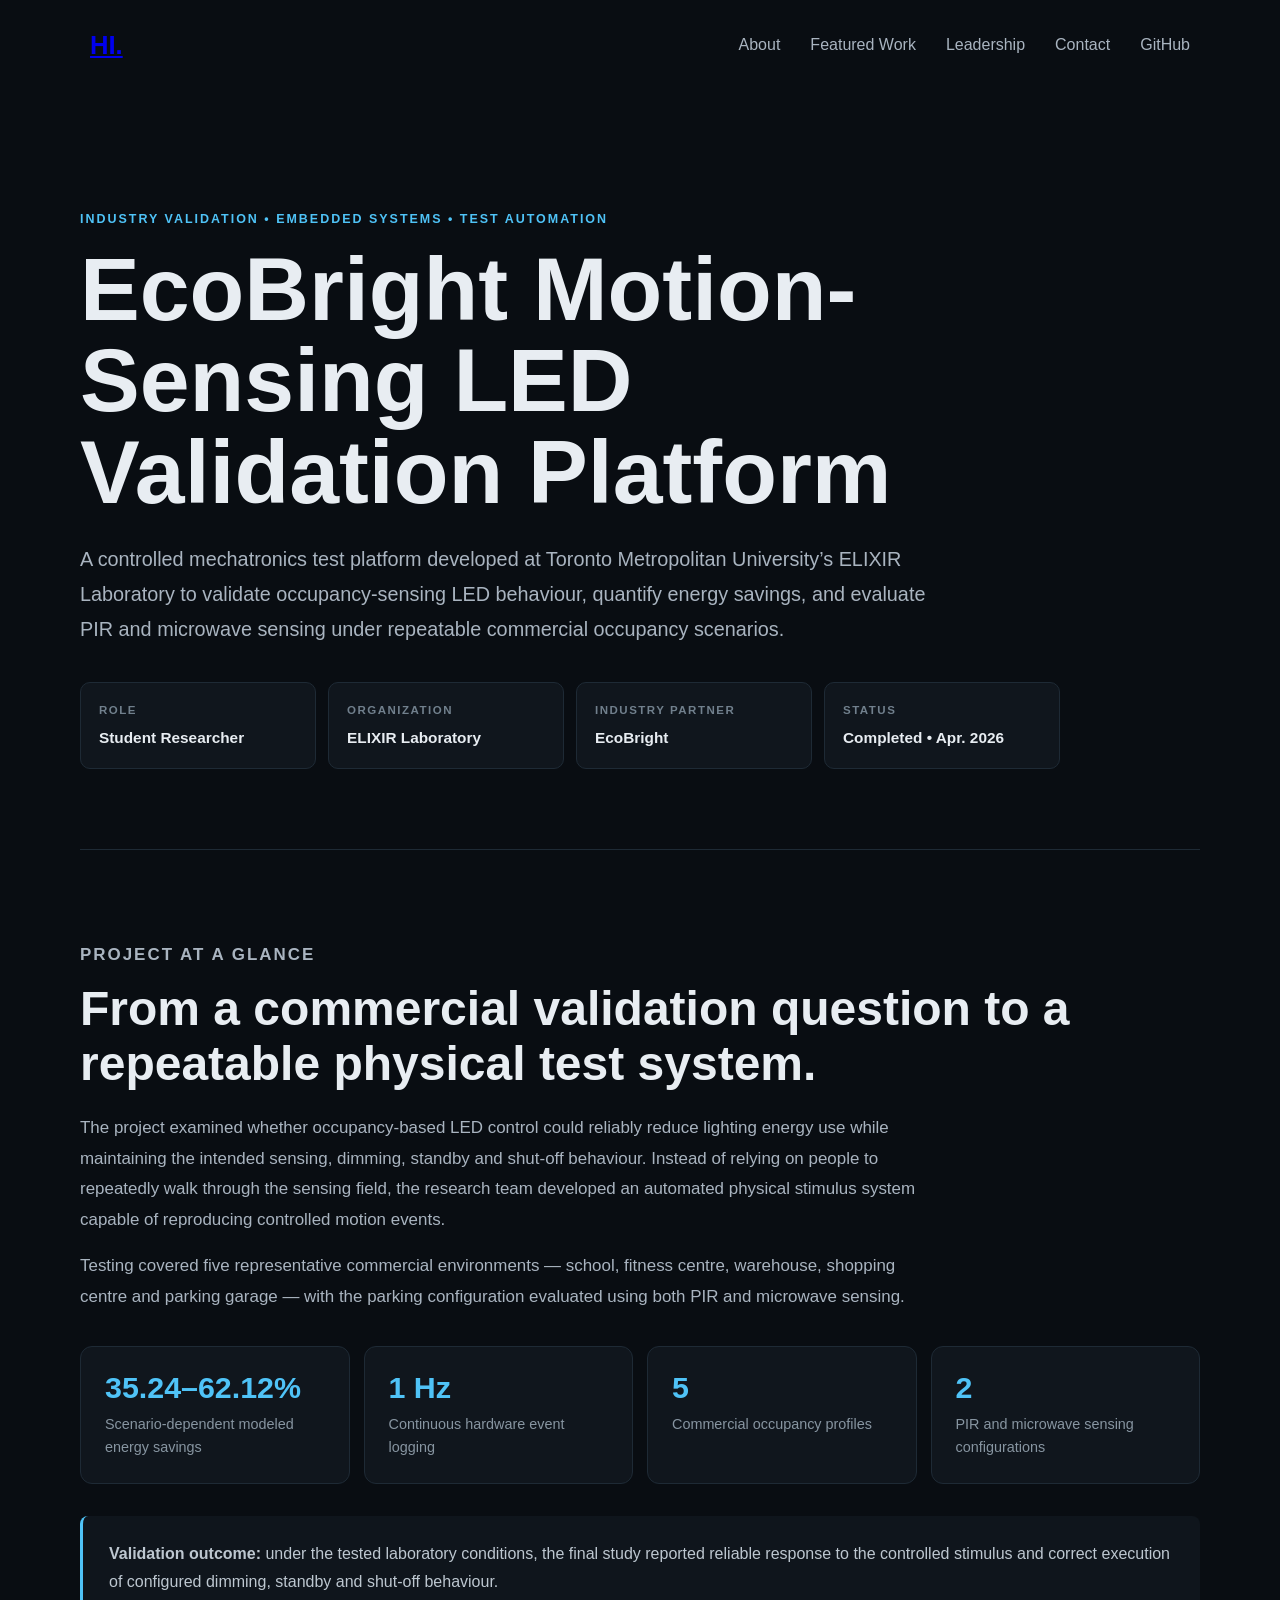
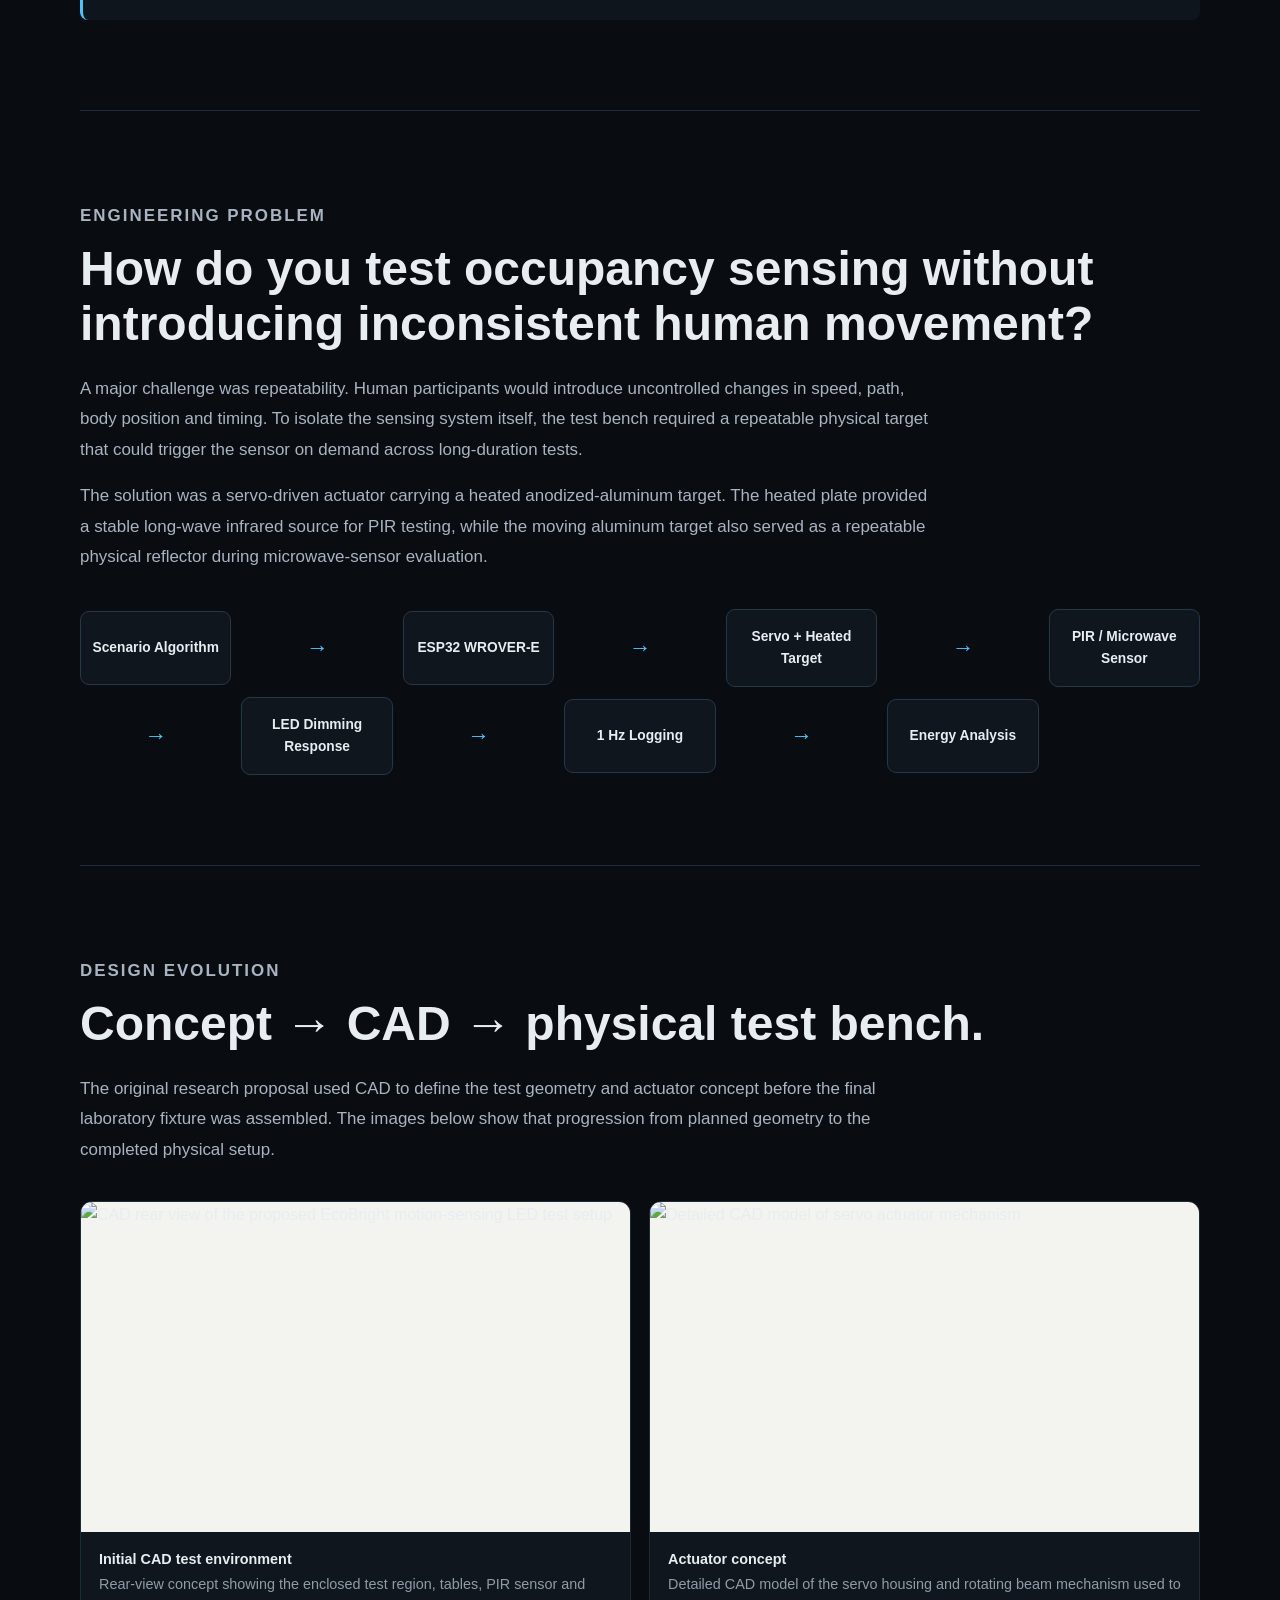
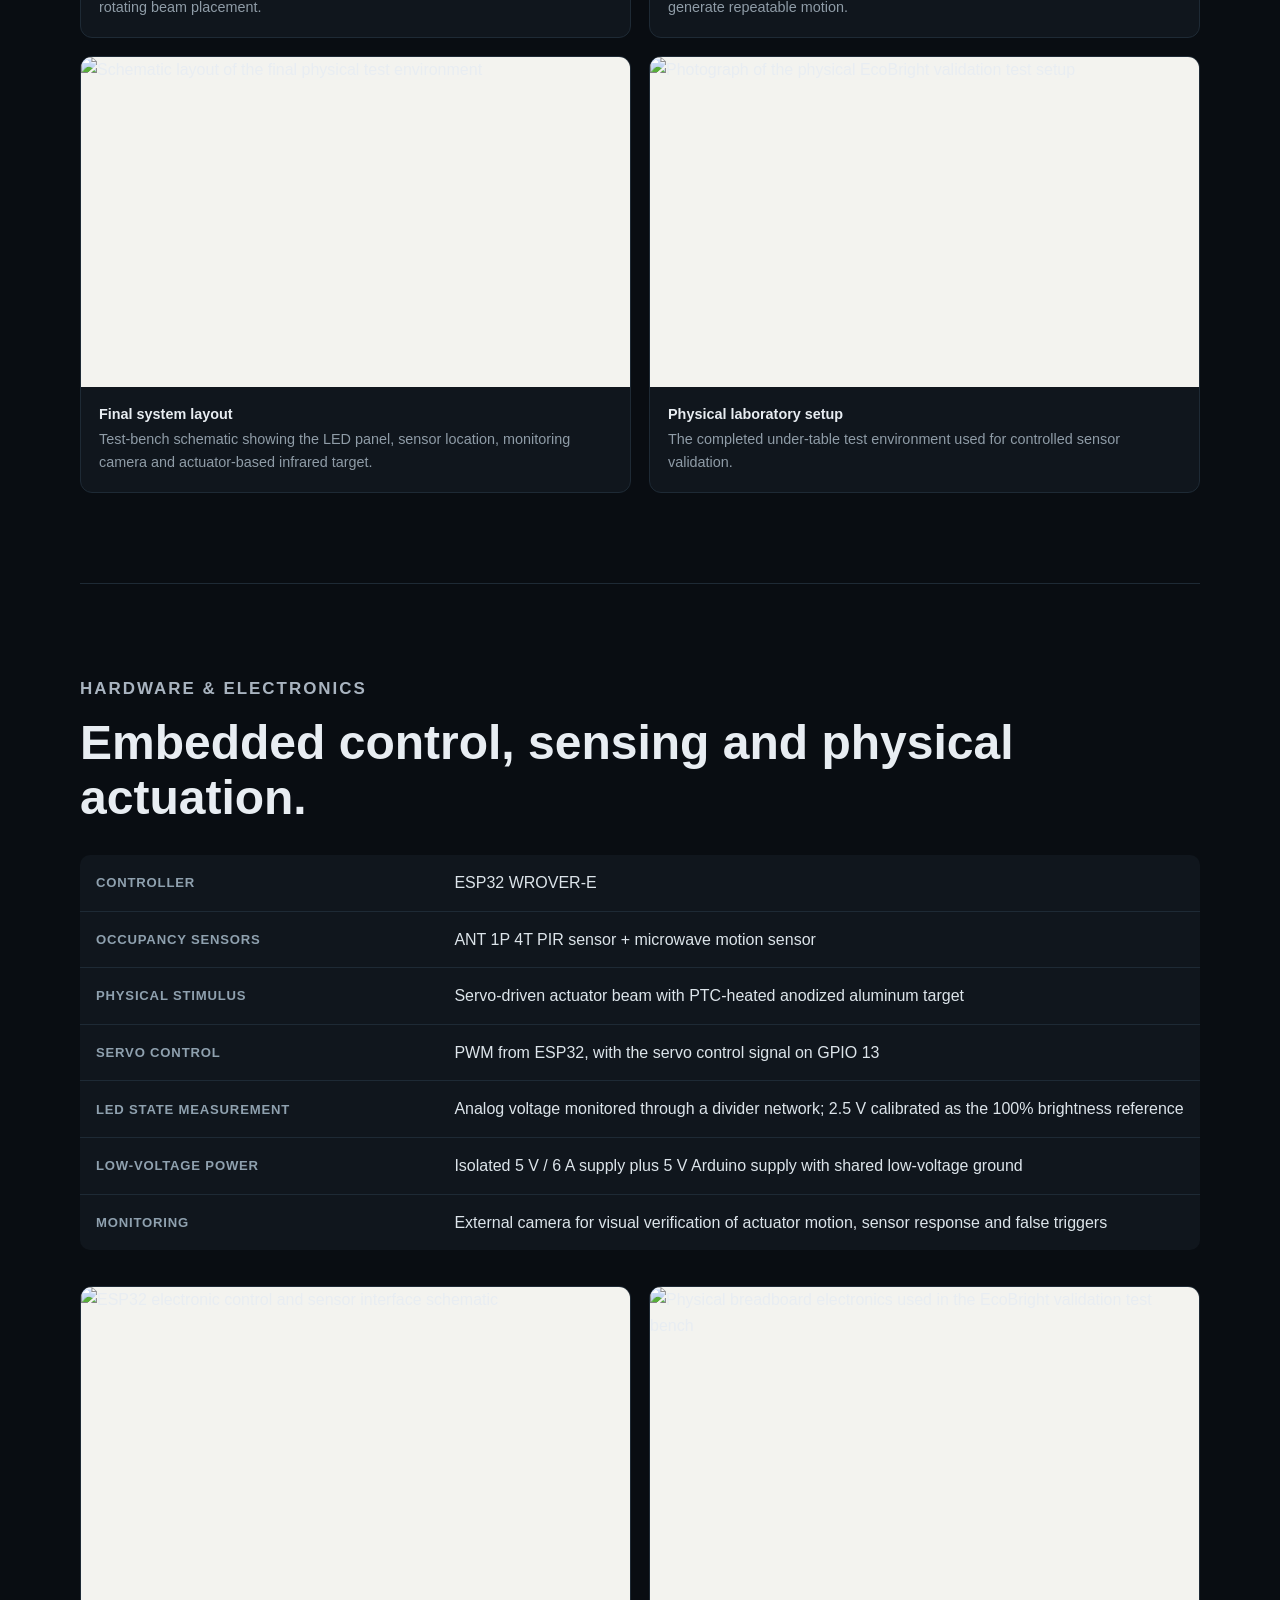
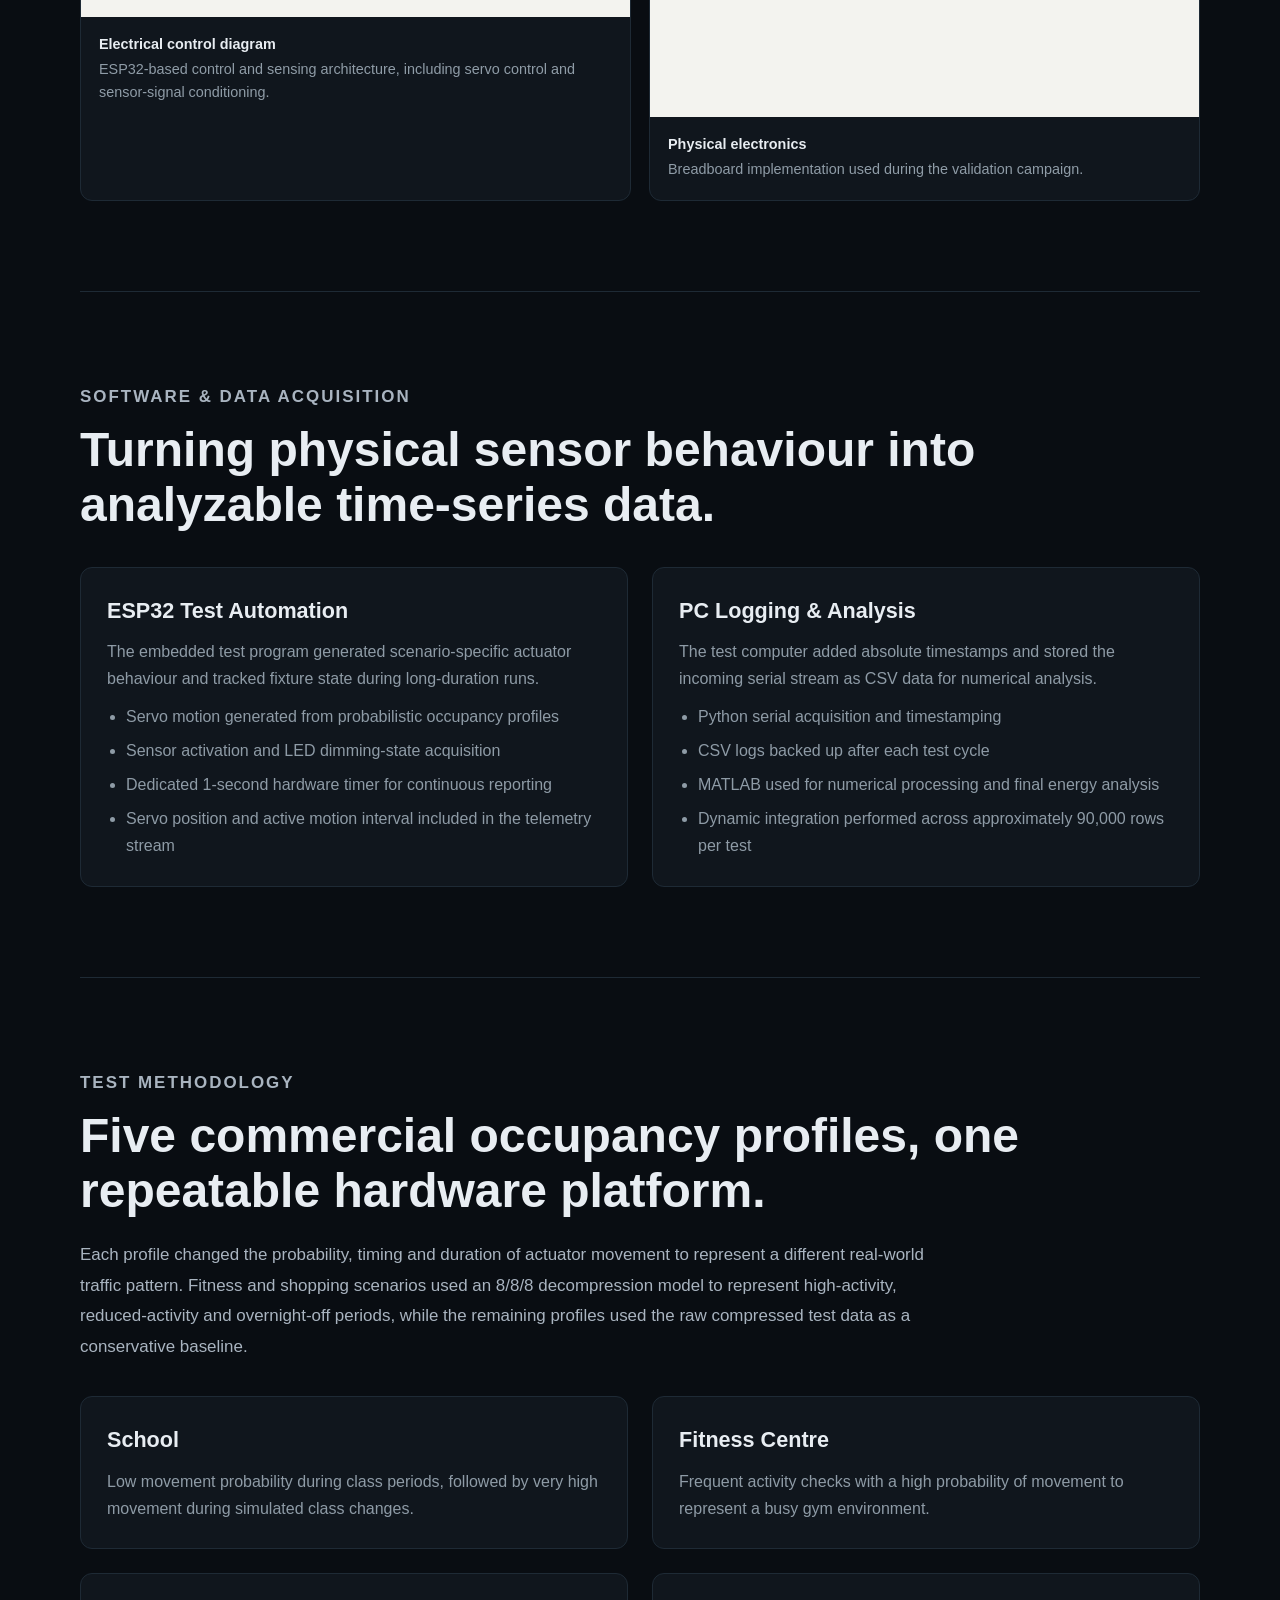
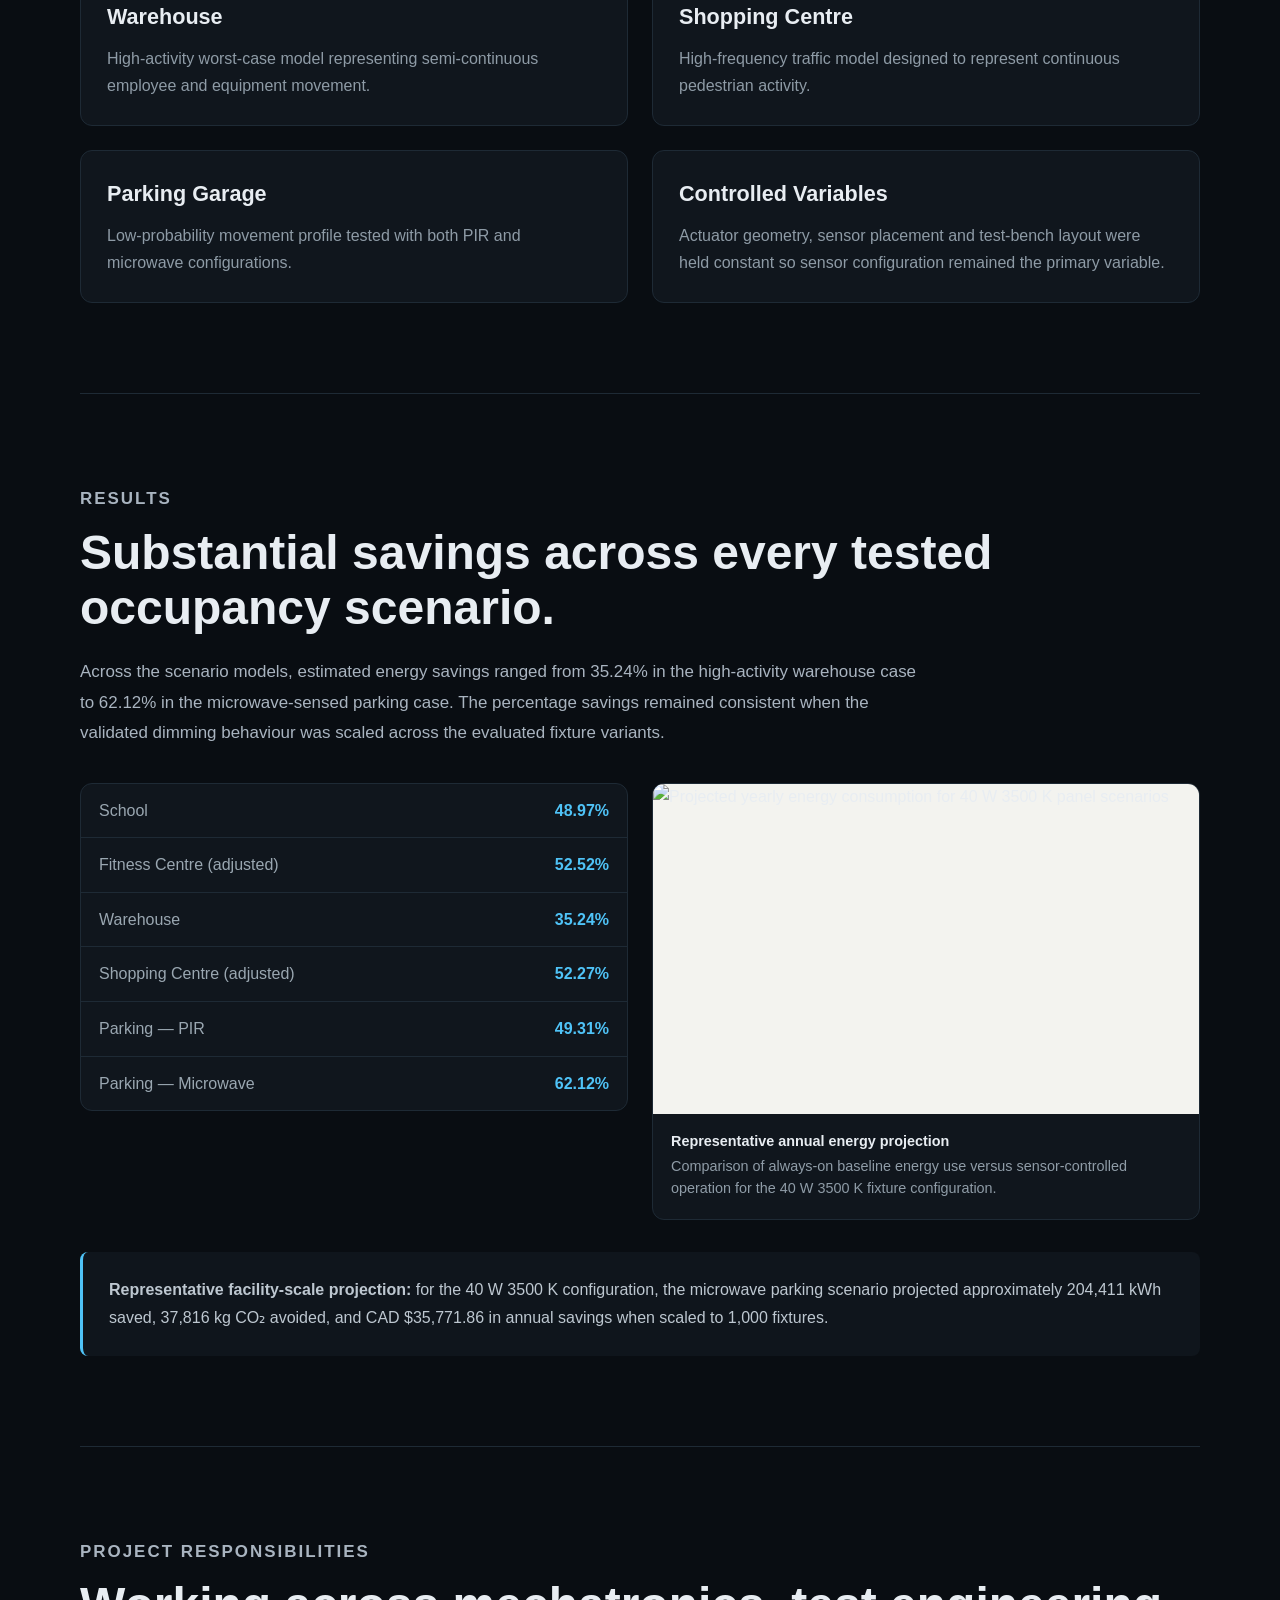
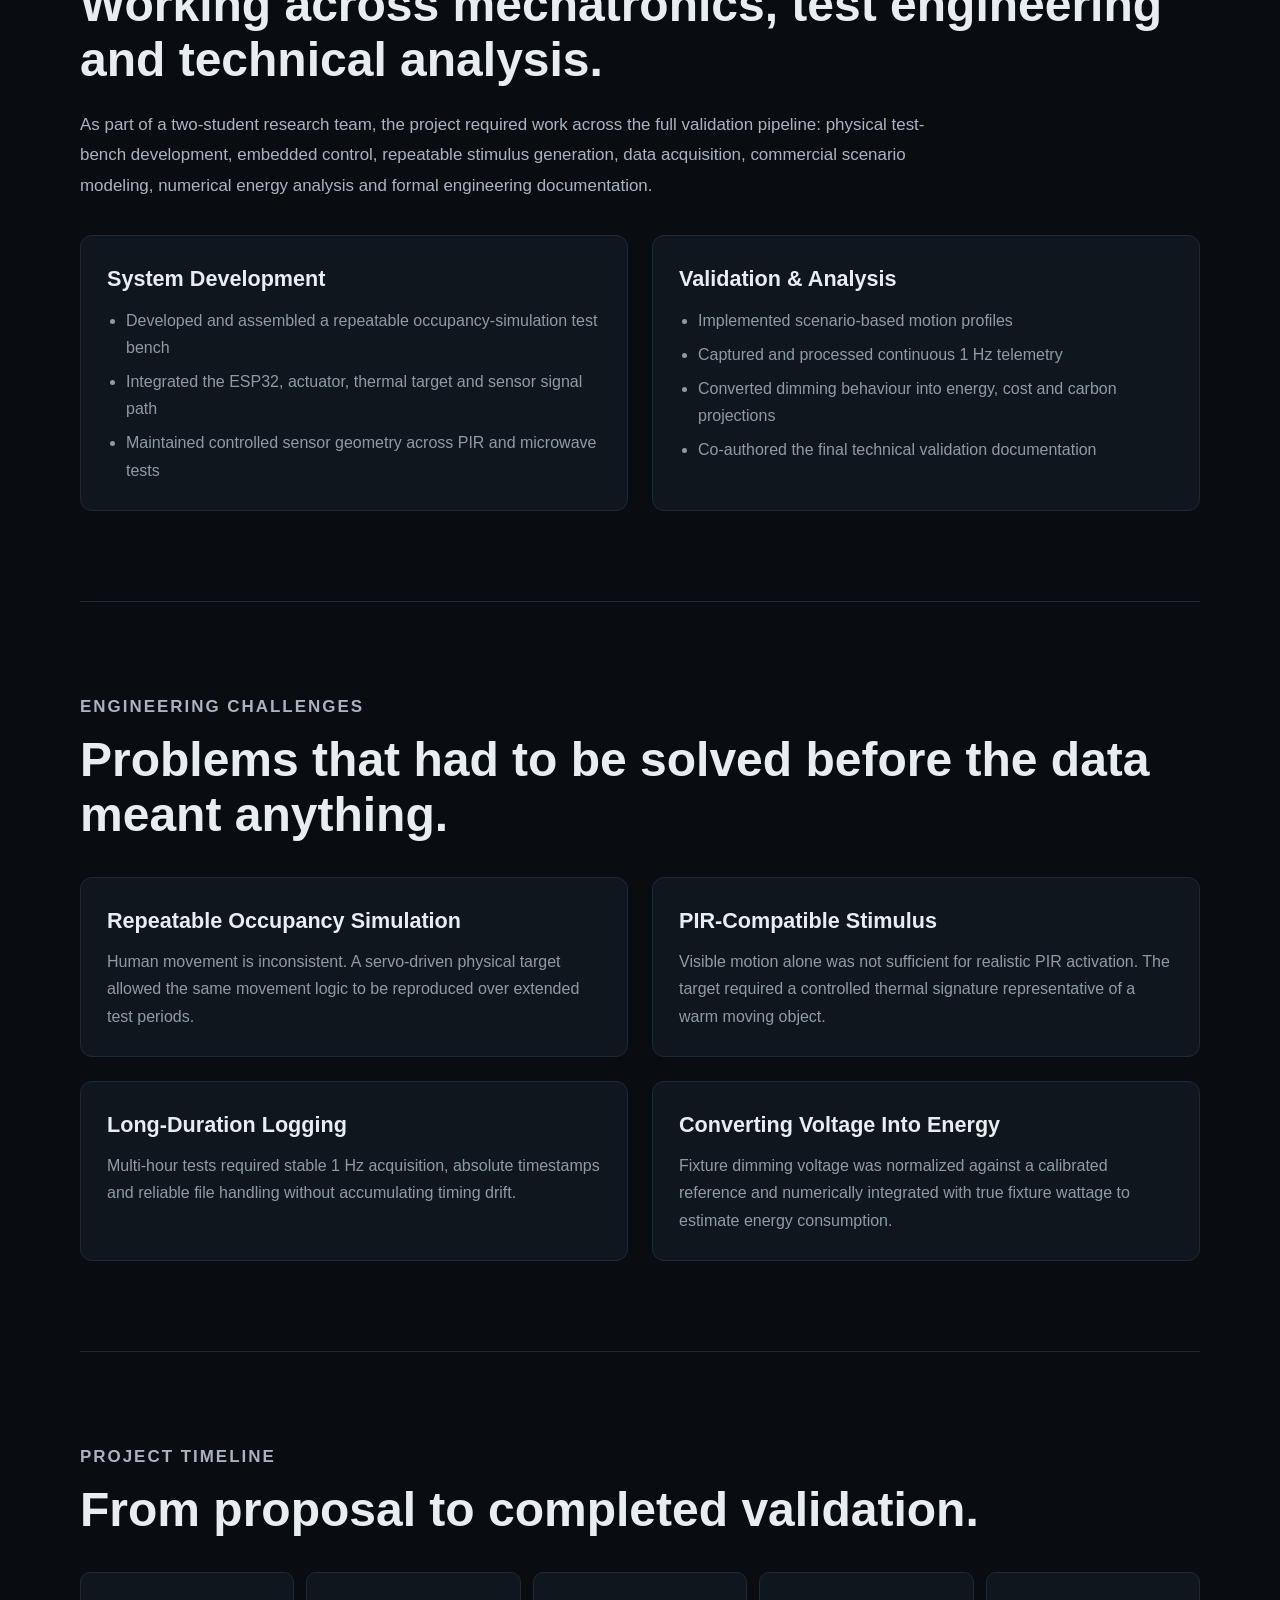
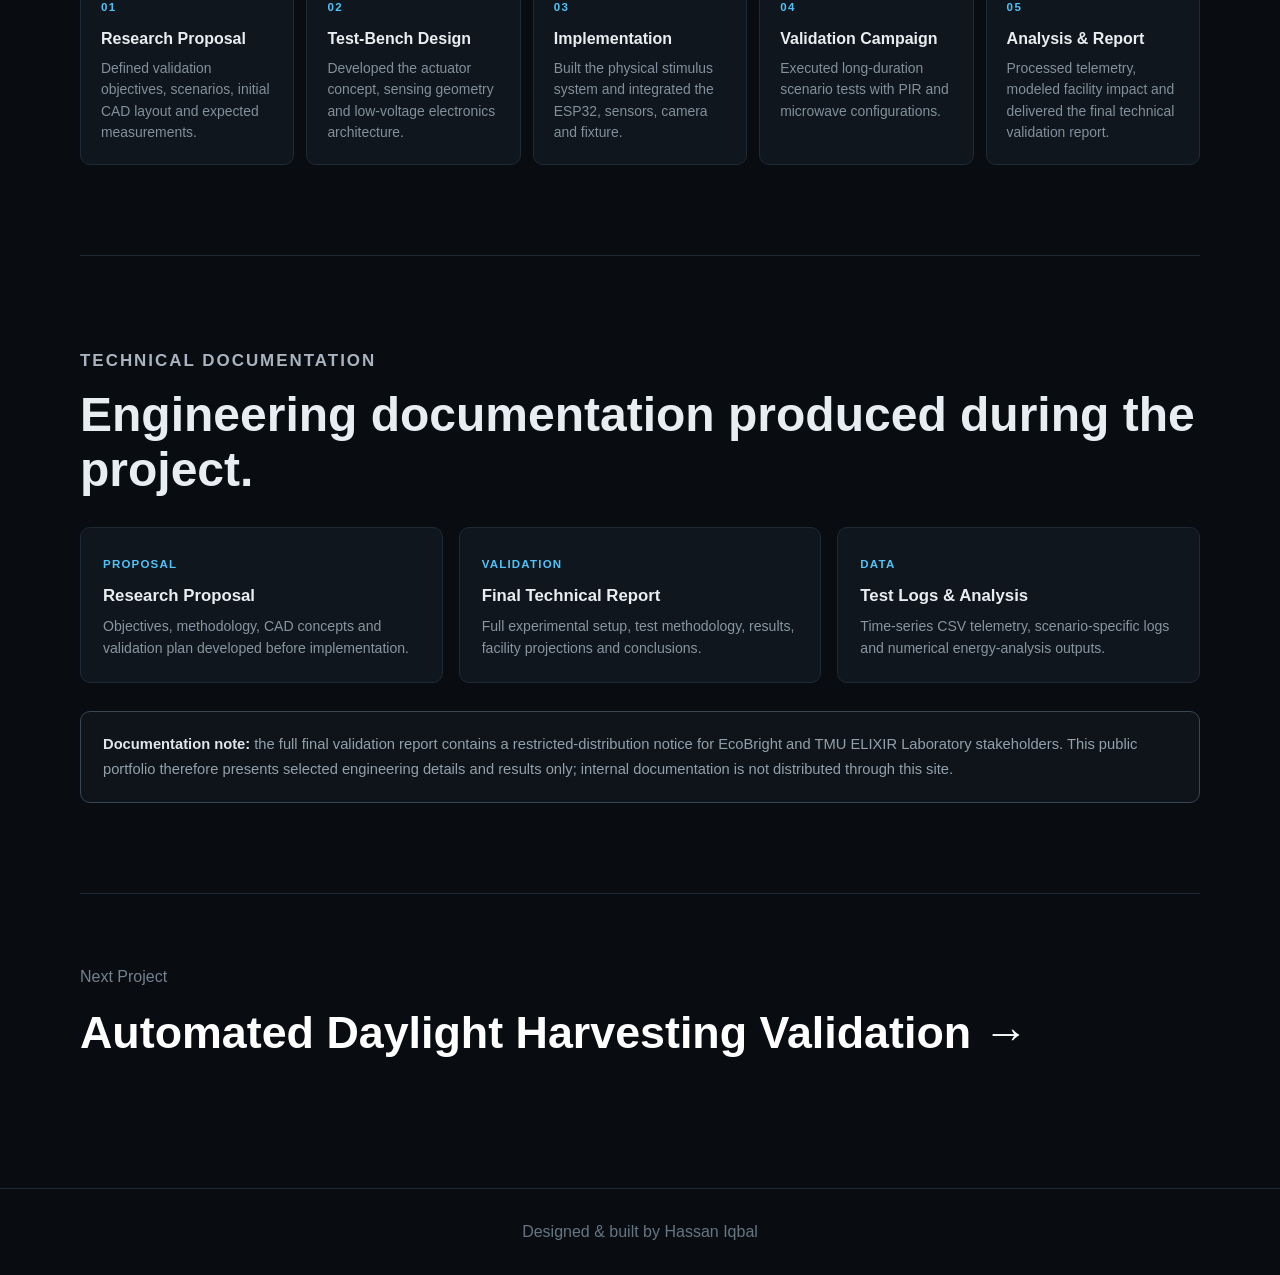
==== ecobright-phase1.html @ 2077752a "Add files via upload" ====
<!DOCTYPE html>
<html lang="en">
<head>
    <meta charset="UTF-8">
    <meta name="viewport" content="width=device-width, initial-scale=1.0">

    <title>EcoBright Motion-Sensing LED Validation | Hassan Iqbal</title>
    <meta name="description" content="Engineering case study: controlled validation of EcoBright motion-sensing LED systems using ESP32 automation, PIR and microwave sensing, repeatable occupancy simulation, 1 Hz data acquisition and energy analysis.">

    <link rel="stylesheet" href="../style.css">

    <style>
        /* Page-specific styles. Safe to keep inside this file. */
        .eb-page { width: min(1120px, 92%); margin: 0 auto; }
        .eb-hero { padding: 120px 0 80px; max-width: 980px; }
        .eb-kicker { color: #4fc3f7; font-size: .78rem; letter-spacing: 2px; font-weight: 800; }
        .eb-hero h1 { font-size: clamp(3.2rem, 7vw, 6rem); line-height: 1.02; margin: 14px 0 24px; }
        .eb-subtitle { color: #a9b4c0; font-size: 1.24rem; line-height: 1.75; max-width: 850px; }
        .eb-meta { display: grid; grid-template-columns: repeat(4, 1fr); gap: 12px; margin-top: 36px; }
        .eb-meta div { padding: 18px; border: 1px solid #1e2a35; border-radius: 10px; background: #10161d; }
        .eb-meta span { display:block; color:#71808d; font-size:.72rem; letter-spacing:1.5px; font-weight:700; margin-bottom:5px; }
        .eb-meta strong { font-size:.96rem; }

        .eb-section { padding: 90px 0; border-top: 1px solid #1e2a35; }
        .eb-section h2 { font-size: clamp(2rem, 4vw, 3rem); margin: 10px 0 22px; line-height:1.15; }
        .eb-section > p, .eb-copy { color:#a9b4c0; max-width:850px; font-size:1.06rem; line-height:1.8; }
        .eb-section p + p { margin-top: 16px; }

        .eb-metrics { display:grid; grid-template-columns:repeat(4,1fr); gap:14px; margin-top:34px; }
        .eb-metric { border:1px solid #1e2a35; border-radius:12px; padding:24px; background:#10161d; }
        .eb-metric strong { display:block; color:#4fc3f7; font-size:1.9rem; line-height:1.1; }
        .eb-metric span { display:block; color:#8795a1; margin-top:8px; font-size:.9rem; }

        .eb-callout { margin-top:32px; padding:24px 26px; border-left:3px solid #4fc3f7; background:#0f151c; border-radius:8px; color:#bdc7d0; line-height:1.75; }

        .eb-flow { margin-top:36px; display:grid; grid-template-columns:repeat(7,1fr); gap:10px; align-items:center; }
        .eb-flow .node { background:#10161d; border:1px solid #273746; border-radius:9px; padding:16px 10px; text-align:center; font-size:.86rem; font-weight:700; min-height:74px; display:flex; align-items:center; justify-content:center; }
        .eb-flow .arrow { color:#4fc3f7; text-align:center; font-size:1.4rem; }

        .eb-gallery { display:grid; grid-template-columns:repeat(2,1fr); gap:18px; margin-top:36px; }
        .eb-figure { margin:0; background:#10161d; border:1px solid #1e2a35; border-radius:12px; overflow:hidden; }
        .eb-figure img { width:100%; height:330px; object-fit:contain; background:#f3f3ef; display:block; }
        .eb-figure.tall img { height:430px; }
        .eb-figure figcaption { padding:16px 18px 19px; color:#8f9ca7; font-size:.9rem; line-height:1.55; }
        .eb-figure figcaption strong { color:#e8edf2; display:block; margin-bottom:3px; }

        .eb-two-col { display:grid; grid-template-columns:1fr 1fr; gap:24px; margin-top:34px; }
        .eb-card { background:#10161d; border:1px solid #1e2a35; border-radius:12px; padding:26px; }
        .eb-card h3 { font-size:1.35rem; margin-bottom:10px; }
        .eb-card p, .eb-card li { color:#8e9ba6; line-height:1.7; }
        .eb-card ul { padding-left:19px; margin-top:10px; }
        .eb-card li + li { margin-top:7px; }

        .eb-tech-table { width:100%; border-collapse:collapse; margin-top:30px; overflow:hidden; border-radius:10px; }
        .eb-tech-table th, .eb-tech-table td { padding:15px 16px; border-bottom:1px solid #1e2a35; text-align:left; }
        .eb-tech-table th { width:32%; color:#8fa1af; font-size:.82rem; letter-spacing:.8px; text-transform:uppercase; }
        .eb-tech-table td { color:#dce4ea; }
        .eb-tech-table tr { background:#10161d; }
        .eb-tech-table tr:last-child th, .eb-tech-table tr:last-child td { border-bottom:0; }

        .eb-results { margin-top:34px; display:grid; grid-template-columns:1fr 1fr; gap:24px; align-items:start; }
        .eb-result-list { background:#10161d; border:1px solid #1e2a35; border-radius:12px; overflow:hidden; }
        .eb-result-row { display:grid; grid-template-columns:1.4fr .6fr; gap:12px; padding:14px 18px; border-bottom:1px solid #1e2a35; }
        .eb-result-row:last-child { border-bottom:0; }
        .eb-result-row span { color:#9aa7b1; }
        .eb-result-row strong { text-align:right; color:#4fc3f7; }

        .eb-timeline { margin-top:34px; display:grid; grid-template-columns:repeat(5,1fr); gap:12px; }
        .eb-timeline-step { background:#10161d; border:1px solid #1e2a35; border-radius:10px; padding:20px; }
        .eb-timeline-step span { color:#4fc3f7; font-size:.72rem; letter-spacing:1.4px; font-weight:800; }
        .eb-timeline-step h3 { font-size:1rem; margin:8px 0 6px; }
        .eb-timeline-step p { color:#81909c; font-size:.87rem; line-height:1.55; }

        .eb-docs { display:grid; grid-template-columns:repeat(3,1fr); gap:16px; margin-top:30px; }
        .eb-doc { padding:22px; border:1px solid #1e2a35; border-radius:10px; background:#10161d; }
        .eb-doc span { color:#4fc3f7; font-size:.72rem; font-weight:800; letter-spacing:1.2px; }
        .eb-doc h3 { margin:7px 0 7px; font-size:1.05rem; }
        .eb-doc p { color:#8795a1; font-size:.88rem; line-height:1.55; }

        .eb-restricted { margin-top:28px; padding:20px 22px; border:1px solid #384754; background:#0e141a; border-radius:10px; color:#93a0ab; font-size:.92rem; line-height:1.7; }
        .eb-restricted strong { color:#dfe6ec; }

        .eb-next { padding:70px 0 120px; border-top:1px solid #1e2a35; }
        .eb-next p { color:#74818d; margin-bottom:7px; }
        .eb-next a { font-size:clamp(1.8rem,4vw,2.8rem); font-weight:800; color:#fff; text-decoration:none; }
        .eb-next a:hover { color:#4fc3f7; }

        @media (max-width: 900px) {
            .eb-meta, .eb-metrics { grid-template-columns:repeat(2,1fr); }
            .eb-gallery, .eb-two-col, .eb-results { grid-template-columns:1fr; }
            .eb-timeline { grid-template-columns:repeat(2,1fr); }
            .eb-docs { grid-template-columns:1fr; }
            .eb-flow { grid-template-columns:1fr; }
            .eb-flow .arrow { transform:rotate(90deg); }
        }

        @media (max-width: 560px) {
            .eb-meta, .eb-metrics, .eb-timeline { grid-template-columns:1fr; }
            .eb-figure img, .eb-figure.tall img { height:auto; }
        }
    </style>
</head>

<body>

<nav>
    <div class="logo"><a href="../index.html">HI.</a></div>
    <div class="nav-links">
        <a href="../index.html#about">About</a>
        <a href="../projects.html">Featured Work</a>
        <a href="../index.html#leadership">Leadership</a>
        <a href="../index.html#contact">Contact</a>
        <a href="https://github.com/hib50" target="_blank" rel="noopener">GitHub</a>
    </div>
</nav>

<main class="eb-page">

    <section class="eb-hero">
        <p class="eb-kicker">INDUSTRY VALIDATION • EMBEDDED SYSTEMS • TEST AUTOMATION</p>
        <h1>EcoBright Motion-Sensing LED Validation Platform</h1>
        <p class="eb-subtitle">
            A controlled mechatronics test platform developed at Toronto Metropolitan University’s
            ELIXIR Laboratory to validate occupancy-sensing LED behaviour, quantify energy savings,
            and evaluate PIR and microwave sensing under repeatable commercial occupancy scenarios.
        </p>

        <div class="eb-meta">
            <div><span>ROLE</span><strong>Student Researcher</strong></div>
            <div><span>ORGANIZATION</span><strong>ELIXIR Laboratory</strong></div>
            <div><span>INDUSTRY PARTNER</span><strong>EcoBright</strong></div>
            <div><span>STATUS</span><strong>Completed • Apr. 2026</strong></div>
        </div>
    </section>

    <section class="eb-section">
        <p class="eb-kicker">PROJECT AT A GLANCE</p>
        <h2>From a commercial validation question to a repeatable physical test system.</h2>
        <p>
            The project examined whether occupancy-based LED control could reliably reduce lighting
            energy use while maintaining the intended sensing, dimming, standby and shut-off behaviour.
            Instead of relying on people to repeatedly walk through the sensing field, the research team
            developed an automated physical stimulus system capable of reproducing controlled motion events.
        </p>
        <p>
            Testing covered five representative commercial environments — school, fitness centre,
            warehouse, shopping centre and parking garage — with the parking configuration evaluated
            using both PIR and microwave sensing.
        </p>

        <div class="eb-metrics">
            <div class="eb-metric"><strong>35.24–62.12%</strong><span>Scenario-dependent modeled energy savings</span></div>
            <div class="eb-metric"><strong>1 Hz</strong><span>Continuous hardware event logging</span></div>
            <div class="eb-metric"><strong>5</strong><span>Commercial occupancy profiles</span></div>
            <div class="eb-metric"><strong>2</strong><span>PIR and microwave sensing configurations</span></div>
        </div>

        <div class="eb-callout">
            <strong>Validation outcome:</strong> under the tested laboratory conditions, the final study
            reported reliable response to the controlled stimulus and correct execution of configured
            dimming, standby and shut-off behaviour.
        </div>
    </section>

    <section class="eb-section">
        <p class="eb-kicker">ENGINEERING PROBLEM</p>
        <h2>How do you test occupancy sensing without introducing inconsistent human movement?</h2>
        <p>
            A major challenge was repeatability. Human participants would introduce uncontrolled changes
            in speed, path, body position and timing. To isolate the sensing system itself, the test bench
            required a repeatable physical target that could trigger the sensor on demand across long-duration tests.
        </p>
        <p>
            The solution was a servo-driven actuator carrying a heated anodized-aluminum target. The heated
            plate provided a stable long-wave infrared source for PIR testing, while the moving aluminum target
            also served as a repeatable physical reflector during microwave-sensor evaluation.
        </p>

        <div class="eb-flow">
            <div class="node">Scenario Algorithm</div><div class="arrow">→</div>
            <div class="node">ESP32 WROVER-E</div><div class="arrow">→</div>
            <div class="node">Servo + Heated Target</div><div class="arrow">→</div>
            <div class="node">PIR / Microwave Sensor</div><div class="arrow">→</div>
            <div class="node">LED Dimming Response</div><div class="arrow">→</div>
            <div class="node">1 Hz Logging</div><div class="arrow">→</div>
            <div class="node">Energy Analysis</div>
        </div>
    </section>

    <section class="eb-section">
        <p class="eb-kicker">DESIGN EVOLUTION</p>
        <h2>Concept → CAD → physical test bench.</h2>
        <p>
            The original research proposal used CAD to define the test geometry and actuator concept before
            the final laboratory fixture was assembled. The images below show that progression from planned
            geometry to the completed physical setup.
        </p>

        <div class="eb-gallery">
            <figure class="eb-figure">
                <img src="../assets/images/ecobright-phase1/cad-test-setup-rear.jpeg" alt="CAD rear view of the proposed EcoBright motion-sensing LED test setup">
                <figcaption><strong>Initial CAD test environment</strong>Rear-view concept showing the enclosed test region, tables, PIR sensor and rotating beam placement.</figcaption>
            </figure>

            <figure class="eb-figure">
                <img src="../assets/images/ecobright-phase1/cad-servo-mechanism.jpeg" alt="Detailed CAD model of servo actuator mechanism">
                <figcaption><strong>Actuator concept</strong>Detailed CAD model of the servo housing and rotating beam mechanism used to generate repeatable motion.</figcaption>
            </figure>

            <figure class="eb-figure">
                <img src="../assets/images/ecobright-phase1/test-setup-schematic.png" alt="Schematic layout of the final physical test environment">
                <figcaption><strong>Final system layout</strong>Test-bench schematic showing the LED panel, sensor location, monitoring camera and actuator-based infrared target.</figcaption>
            </figure>

            <figure class="eb-figure">
                <img src="../assets/images/ecobright-phase1/physical-test-setup.jpeg" alt="Photograph of the physical EcoBright validation test setup">
                <figcaption><strong>Physical laboratory setup</strong>The completed under-table test environment used for controlled sensor validation.</figcaption>
            </figure>
        </div>
    </section>

    <section class="eb-section">
        <p class="eb-kicker">HARDWARE & ELECTRONICS</p>
        <h2>Embedded control, sensing and physical actuation.</h2>

        <table class="eb-tech-table">
            <tr><th>Controller</th><td>ESP32 WROVER-E</td></tr>
            <tr><th>Occupancy sensors</th><td>ANT 1P 4T PIR sensor + microwave motion sensor</td></tr>
            <tr><th>Physical stimulus</th><td>Servo-driven actuator beam with PTC-heated anodized aluminum target</td></tr>
            <tr><th>Servo control</th><td>PWM from ESP32, with the servo control signal on GPIO 13</td></tr>
            <tr><th>LED state measurement</th><td>Analog voltage monitored through a divider network; 2.5 V calibrated as the 100% brightness reference</td></tr>
            <tr><th>Low-voltage power</th><td>Isolated 5 V / 6 A supply plus 5 V Arduino supply with shared low-voltage ground</td></tr>
            <tr><th>Monitoring</th><td>External camera for visual verification of actuator motion, sensor response and false triggers</td></tr>
        </table>

        <div class="eb-gallery">
            <figure class="eb-figure">
                <img src="../assets/images/ecobright-phase1/electrical-diagram.png" alt="ESP32 electronic control and sensor interface schematic">
                <figcaption><strong>Electrical control diagram</strong>ESP32-based control and sensing architecture, including servo control and sensor-signal conditioning.</figcaption>
            </figure>

            <figure class="eb-figure tall">
                <img src="../assets/images/ecobright-phase1/physical-electronics.jpeg" alt="Physical breadboard electronics used in the EcoBright validation test bench">
                <figcaption><strong>Physical electronics</strong>Breadboard implementation used during the validation campaign.</figcaption>
            </figure>
        </div>
    </section>

    <section class="eb-section">
        <p class="eb-kicker">SOFTWARE & DATA ACQUISITION</p>
        <h2>Turning physical sensor behaviour into analyzable time-series data.</h2>

        <div class="eb-two-col">
            <div class="eb-card">
                <h3>ESP32 Test Automation</h3>
                <p>The embedded test program generated scenario-specific actuator behaviour and tracked fixture state during long-duration runs.</p>
                <ul>
                    <li>Servo motion generated from probabilistic occupancy profiles</li>
                    <li>Sensor activation and LED dimming-state acquisition</li>
                    <li>Dedicated 1-second hardware timer for continuous reporting</li>
                    <li>Servo position and active motion interval included in the telemetry stream</li>
                </ul>
            </div>

            <div class="eb-card">
                <h3>PC Logging & Analysis</h3>
                <p>The test computer added absolute timestamps and stored the incoming serial stream as CSV data for numerical analysis.</p>
                <ul>
                    <li>Python serial acquisition and timestamping</li>
                    <li>CSV logs backed up after each test cycle</li>
                    <li>MATLAB used for numerical processing and final energy analysis</li>
                    <li>Dynamic integration performed across approximately 90,000 rows per test</li>
                </ul>
            </div>
        </div>
    </section>

    <section class="eb-section">
        <p class="eb-kicker">TEST METHODOLOGY</p>
        <h2>Five commercial occupancy profiles, one repeatable hardware platform.</h2>
        <p>
            Each profile changed the probability, timing and duration of actuator movement to represent
            a different real-world traffic pattern. Fitness and shopping scenarios used an 8/8/8 decompression
            model to represent high-activity, reduced-activity and overnight-off periods, while the remaining
            profiles used the raw compressed test data as a conservative baseline.
        </p>

        <div class="eb-two-col">
            <div class="eb-card">
                <h3>School</h3>
                <p>Low movement probability during class periods, followed by very high movement during simulated class changes.</p>
            </div>
            <div class="eb-card">
                <h3>Fitness Centre</h3>
                <p>Frequent activity checks with a high probability of movement to represent a busy gym environment.</p>
            </div>
            <div class="eb-card">
                <h3>Warehouse</h3>
                <p>High-activity worst-case model representing semi-continuous employee and equipment movement.</p>
            </div>
            <div class="eb-card">
                <h3>Shopping Centre</h3>
                <p>High-frequency traffic model designed to represent continuous pedestrian activity.</p>
            </div>
            <div class="eb-card">
                <h3>Parking Garage</h3>
                <p>Low-probability movement profile tested with both PIR and microwave configurations.</p>
            </div>
            <div class="eb-card">
                <h3>Controlled Variables</h3>
                <p>Actuator geometry, sensor placement and test-bench layout were held constant so sensor configuration remained the primary variable.</p>
            </div>
        </div>
    </section>

    <section class="eb-section">
        <p class="eb-kicker">RESULTS</p>
        <h2>Substantial savings across every tested occupancy scenario.</h2>
        <p>
            Across the scenario models, estimated energy savings ranged from 35.24% in the high-activity
            warehouse case to 62.12% in the microwave-sensed parking case. The percentage savings remained
            consistent when the validated dimming behaviour was scaled across the evaluated fixture variants.
        </p>

        <div class="eb-results">
            <div class="eb-result-list">
                <div class="eb-result-row"><span>School</span><strong>48.97%</strong></div>
                <div class="eb-result-row"><span>Fitness Centre (adjusted)</span><strong>52.52%</strong></div>
                <div class="eb-result-row"><span>Warehouse</span><strong>35.24%</strong></div>
                <div class="eb-result-row"><span>Shopping Centre (adjusted)</span><strong>52.27%</strong></div>
                <div class="eb-result-row"><span>Parking — PIR</span><strong>49.31%</strong></div>
                <div class="eb-result-row"><span>Parking — Microwave</span><strong>62.12%</strong></div>
            </div>

            <figure class="eb-figure">
                <img src="../assets/images/ecobright-phase1/energy-results-40w35k.png" alt="Projected yearly energy consumption for 40 W 3500 K panel scenarios">
                <figcaption><strong>Representative annual energy projection</strong>Comparison of always-on baseline energy use versus sensor-controlled operation for the 40 W 3500 K fixture configuration.</figcaption>
            </figure>
        </div>

        <div class="eb-callout">
            <strong>Representative facility-scale projection:</strong> for the 40 W 3500 K configuration,
            the microwave parking scenario projected approximately 204,411 kWh saved, 37,816 kg CO₂ avoided,
            and CAD $35,771.86 in annual savings when scaled to 1,000 fixtures.
        </div>
    </section>

    <section class="eb-section">
        <p class="eb-kicker">PROJECT RESPONSIBILITIES</p>
        <h2>Working across mechatronics, test engineering and technical analysis.</h2>
        <p>
            As part of a two-student research team, the project required work across the full validation pipeline:
            physical test-bench development, embedded control, repeatable stimulus generation, data acquisition,
            commercial scenario modeling, numerical energy analysis and formal engineering documentation.
        </p>

        <div class="eb-two-col">
            <div class="eb-card">
                <h3>System Development</h3>
                <ul>
                    <li>Developed and assembled a repeatable occupancy-simulation test bench</li>
                    <li>Integrated the ESP32, actuator, thermal target and sensor signal path</li>
                    <li>Maintained controlled sensor geometry across PIR and microwave tests</li>
                </ul>
            </div>
            <div class="eb-card">
                <h3>Validation & Analysis</h3>
                <ul>
                    <li>Implemented scenario-based motion profiles</li>
                    <li>Captured and processed continuous 1 Hz telemetry</li>
                    <li>Converted dimming behaviour into energy, cost and carbon projections</li>
                    <li>Co-authored the final technical validation documentation</li>
                </ul>
            </div>
        </div>
    </section>

    <section class="eb-section">
        <p class="eb-kicker">ENGINEERING CHALLENGES</p>
        <h2>Problems that had to be solved before the data meant anything.</h2>

        <div class="eb-two-col">
            <div class="eb-card">
                <h3>Repeatable Occupancy Simulation</h3>
                <p>Human movement is inconsistent. A servo-driven physical target allowed the same movement logic to be reproduced over extended test periods.</p>
            </div>
            <div class="eb-card">
                <h3>PIR-Compatible Stimulus</h3>
                <p>Visible motion alone was not sufficient for realistic PIR activation. The target required a controlled thermal signature representative of a warm moving object.</p>
            </div>
            <div class="eb-card">
                <h3>Long-Duration Logging</h3>
                <p>Multi-hour tests required stable 1 Hz acquisition, absolute timestamps and reliable file handling without accumulating timing drift.</p>
            </div>
            <div class="eb-card">
                <h3>Converting Voltage Into Energy</h3>
                <p>Fixture dimming voltage was normalized against a calibrated reference and numerically integrated with true fixture wattage to estimate energy consumption.</p>
            </div>
        </div>
    </section>

    <section class="eb-section">
        <p class="eb-kicker">PROJECT TIMELINE</p>
        <h2>From proposal to completed validation.</h2>

        <div class="eb-timeline">
            <div class="eb-timeline-step"><span>01</span><h3>Research Proposal</h3><p>Defined validation objectives, scenarios, initial CAD layout and expected measurements.</p></div>
            <div class="eb-timeline-step"><span>02</span><h3>Test-Bench Design</h3><p>Developed the actuator concept, sensing geometry and low-voltage electronics architecture.</p></div>
            <div class="eb-timeline-step"><span>03</span><h3>Implementation</h3><p>Built the physical stimulus system and integrated the ESP32, sensors, camera and fixture.</p></div>
            <div class="eb-timeline-step"><span>04</span><h3>Validation Campaign</h3><p>Executed long-duration scenario tests with PIR and microwave configurations.</p></div>
            <div class="eb-timeline-step"><span>05</span><h3>Analysis & Report</h3><p>Processed telemetry, modeled facility impact and delivered the final technical validation report.</p></div>
        </div>
    </section>

    <section class="eb-section">
        <p class="eb-kicker">TECHNICAL DOCUMENTATION</p>
        <h2>Engineering documentation produced during the project.</h2>

        <div class="eb-docs">
            <div class="eb-doc"><span>PROPOSAL</span><h3>Research Proposal</h3><p>Objectives, methodology, CAD concepts and validation plan developed before implementation.</p></div>
            <div class="eb-doc"><span>VALIDATION</span><h3>Final Technical Report</h3><p>Full experimental setup, test methodology, results, facility projections and conclusions.</p></div>
            <div class="eb-doc"><span>DATA</span><h3>Test Logs & Analysis</h3><p>Time-series CSV telemetry, scenario-specific logs and numerical energy-analysis outputs.</p></div>
        </div>

        <div class="eb-restricted">
            <strong>Documentation note:</strong> the full final validation report contains a restricted-distribution
            notice for EcoBright and TMU ELIXIR Laboratory stakeholders. This public portfolio therefore presents
            selected engineering details and results only; internal documentation is not distributed through this site.
        </div>
    </section>

    <section class="eb-next">
        <p>Next Project</p>
        <a href="daylight-harvesting.html">Automated Daylight Harvesting Validation →</a>
    </section>

</main>

<footer>
    <p>Designed & built by Hassan Iqbal</p>
</footer>

</body>
</html>
---- style.css ----
* {
    box-sizing: border-box;
    margin: 0;
    padding: 0;
}

html {
    scroll-behavior: smooth;
}

body {
    background: #090d12;
    color: #e8edf2;
    font-family: -apple-system, BlinkMacSystemFont, "Segoe UI", sans-serif;
    line-height: 1.6;
}

nav {
    width: min(1100px, 90%);
    margin: auto;
    height: 90px;

    display: flex;
    align-items: center;
    justify-content: space-between;
}

.logo {
    font-size: 1.6rem;
    font-weight: 800;
}

.nav-links {
    display: flex;
    gap: 30px;
}

.nav-links a {
    color: #a9b4c0;
    text-decoration: none;
    transition: 0.2s;
}

.nav-links a:hover {
    color: white;
}

main {
    width: min(1100px, 90%);
    margin: auto;
}

.hero {
    min-height: 78vh;

    display: flex;
    flex-direction: column;
    justify-content: center;

    max-width: 850px;
}

.intro,
.section-label {
    color: #4fc3f7;
    font-weight: 600;
    letter-spacing: 2px;
}

.hero h1 {
    font-size: clamp(4rem, 9vw, 7rem);
    line-height: 1;
    margin: 12px 0;
}

.hero h2 {
    color: #82909e;
    font-size: clamp(2rem, 4vw, 3.5rem);
}

.hero-text {
    color: #a9b4c0;
    max-width: 650px;
    margin-top: 25px;
    font-size: 1.1rem;
}

.buttons {
    display: flex;
    gap: 15px;
    margin-top: 35px;
}

.buttons a {
    padding: 13px 22px;
    border-radius: 7px;
    text-decoration: none;
    font-weight: 600;
}

.primary {
    background: #4fc3f7;
    color: #081017;
}

.secondary {
    border: 1px solid #34424f;
    color: white;
}

section {
    padding: 100px 0;
}

section > h2 {
    font-size: 2.5rem;
    margin: 10px 0 25px;
}

#about {
    max-width: 750px;
}

#about p:last-child,
#contact p:last-child {
    color: #a9b4c0;
    font-size: 1.1rem;
}

.project-grid {
    display: grid;
    grid-template-columns: repeat(2, 1fr);
    gap: 20px;
    margin-top: 40px;
}

.project {
    background: #10161d;
    border: 1px solid #1e2a35;
    padding: 30px;
    border-radius: 12px;
    transition: 0.25s;
}

.project:hover {
    transform: translateY(-5px);
    border-color: #4fc3f7;
}

.project.featured {
    grid-column: 1 / -1;
    padding: 40px;
}

.project > span {
    color: #4fc3f7;
    font-size: 0.8rem;
    letter-spacing: 2px;
}

.project h3 {
    font-size: 1.6rem;
    margin: 10px 0;
}

.project p {
    color: #a9b4c0;
}

.project a {
    display: inline-block;
    margin-top: 25px;
    color: #4fc3f7;
    text-decoration: none;
    font-weight: 600;
}

.tags {
    display: flex;
    flex-wrap: wrap;
    gap: 8px;
    margin-top: 20px;
}

.tags span {
    background: #16212b;
    color: #b8c6d1;
    padding: 5px 10px;
    border-radius: 5px;
    font-size: 0.8rem;
}

footer {
    border-top: 1px solid #1e2a35;
    text-align: center;
    padding: 30px;
    color: #667582;
}

@media (max-width: 700px) {

    .nav-links a:nth-child(1),
    .nav-links a:nth-child(3) {
        display: none;
    }

    .project-grid {
        grid-template-columns: 1fr;
    }

    .project.featured {
        grid-column: auto;
    }

    .hero h1 {
        font-size: 3.5rem;
    }
}

/* =========================================================
   FEATURED PROJECTS PAGE
   ========================================================= */

.projects-hero {
    padding-top: 130px;
    padding-bottom: 120px;
    max-width: 950px;
}

.projects-hero h1 {
    font-size: clamp(3rem, 7vw, 5.5rem);
    line-height: 1.05;
    margin: 15px 0 30px;
}

.projects-hero > p:last-child {
    max-width: 760px;
    color: #a9b4c0;
    font-size: 1.2rem;
}


.featured-project-row {
    display: grid;
    grid-template-columns: 1.15fr 0.85fr;
    gap: 70px;
    align-items: center;

    padding: 110px 0;
    border-top: 1px solid #1e2a35;
}

.featured-project-row.reverse .featured-project-content {
    order: 2;
}

.featured-project-row.reverse .featured-project-visual {
    order: 1;
}

.project-number {
    color: #4fc3f7;
    letter-spacing: 2px;
    font-weight: 700;
    font-size: 0.78rem;
}

.featured-project-content h2 {
    font-size: clamp(2rem, 4vw, 3.2rem);
    line-height: 1.1;
    margin: 12px 0 22px;
}

.project-description {
    color: #a9b4c0;
    line-height: 1.8;
    font-size: 1.05rem;
}

.project-highlights {
    display: grid;
    grid-template-columns: repeat(3, 1fr);
    gap: 12px;

    margin: 35px 0;
}

.project-highlights div {
    border-left: 2px solid #4fc3f7;
    padding-left: 15px;
}

.project-highlights strong {
    display: block;
    font-size: 1.35rem;
}

.project-highlights span {
    display: block;
    color: #7f8c98;
    font-size: 0.82rem;
    margin-top: 4px;
}

.project-button {
    display: inline-block;
    margin-top: 30px;
    color: #4fc3f7;
    font-weight: 700;
    text-decoration: none;
}

.project-button:hover {
    color: white;
}

.featured-project-visual {
    width: 100%;
}

.visual-placeholder {
    min-height: 380px;
    border-radius: 14px;

    background:
        linear-gradient(
            135deg,
            #121b24,
            #0c1117
        );

    border: 1px solid #243341;

    display: flex;
    flex-direction: column;
    align-items: center;
    justify-content: center;

    text-align: center;
    padding: 30px;
}

.visual-placeholder span {
    color: #4fc3f7;
    letter-spacing: 2px;
    font-size: 0.75rem;
    font-weight: 700;
}

.visual-placeholder p {
    margin-top: 8px;
    color: #687785;
}


.additional-projects {
    padding: 110px 0;
    border-top: 1px solid #1e2a35;
}

.additional-projects h2 {
    font-size: 2.8rem;
    margin: 10px 0 35px;
}

.additional-grid {
    display: grid;
    grid-template-columns: repeat(2, 1fr);
    gap: 18px;
}

.small-project-card {
    background: #10161d;
    border: 1px solid #1e2a35;

    border-radius: 12px;
    padding: 30px;
}

.small-project-card > p {
    color: #4fc3f7;
    font-size: 0.72rem;
    letter-spacing: 1.5px;
    font-weight: 700;
}

.small-project-card h3 {
    font-size: 1.5rem;
    margin: 10px 0;
}

.small-project-card > span {
    display: block;
    color: #8997a4;
    line-height: 1.7;
}

.small-project-card a {
    display: inline-block;
    color: #4fc3f7;
    text-decoration: none;
    font-weight: 600;
    margin-top: 25px;
}


@media (max-width: 900px) {

    .featured-project-row {
        grid-template-columns: 1fr;
        gap: 40px;
    }

    .featured-project-row.reverse .featured-project-content,
    .featured-project-row.reverse .featured-project-visual {
        order: initial;
    }

    .visual-placeholder {
        min-height: 280px;
    }
}


@media (max-width: 650px) {

    .project-highlights {
        grid-template-columns: 1fr;
        gap: 20px;
    }

    .additional-grid {
        grid-template-columns: 1fr;
    }
}
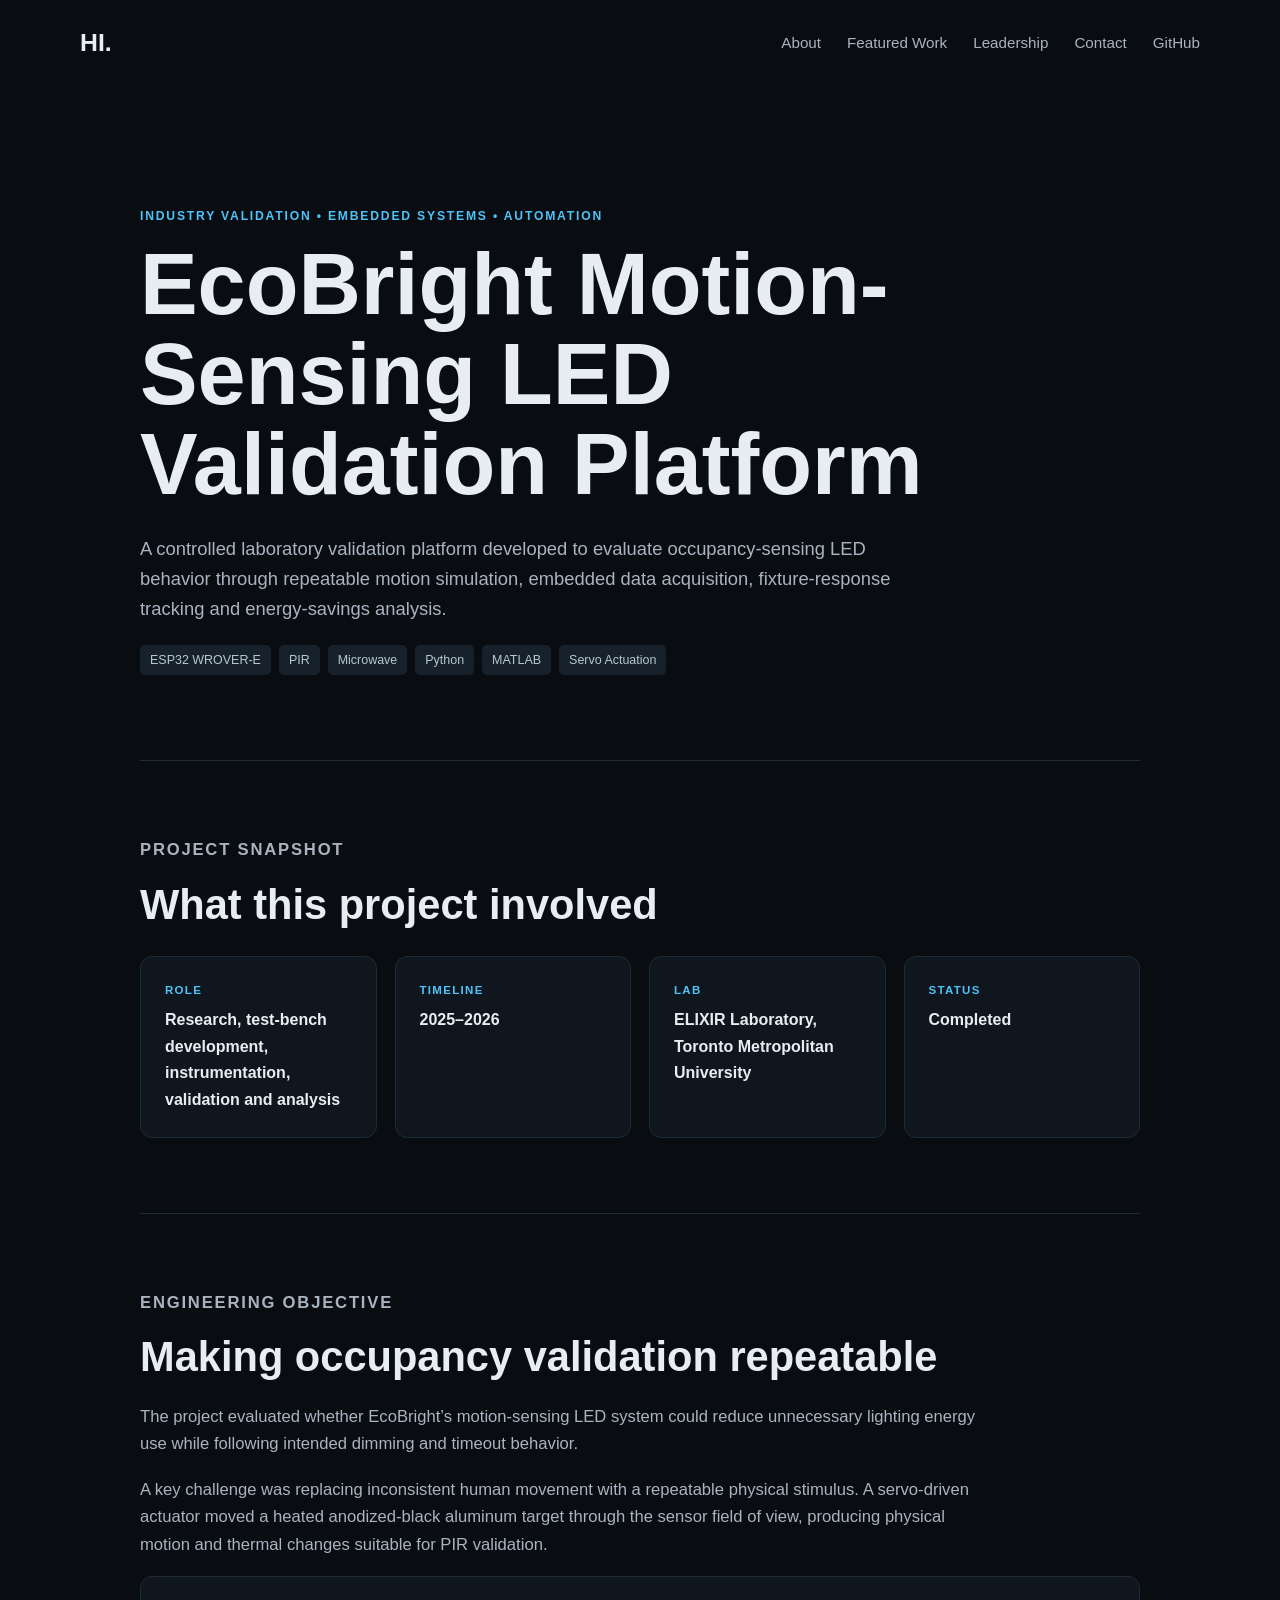
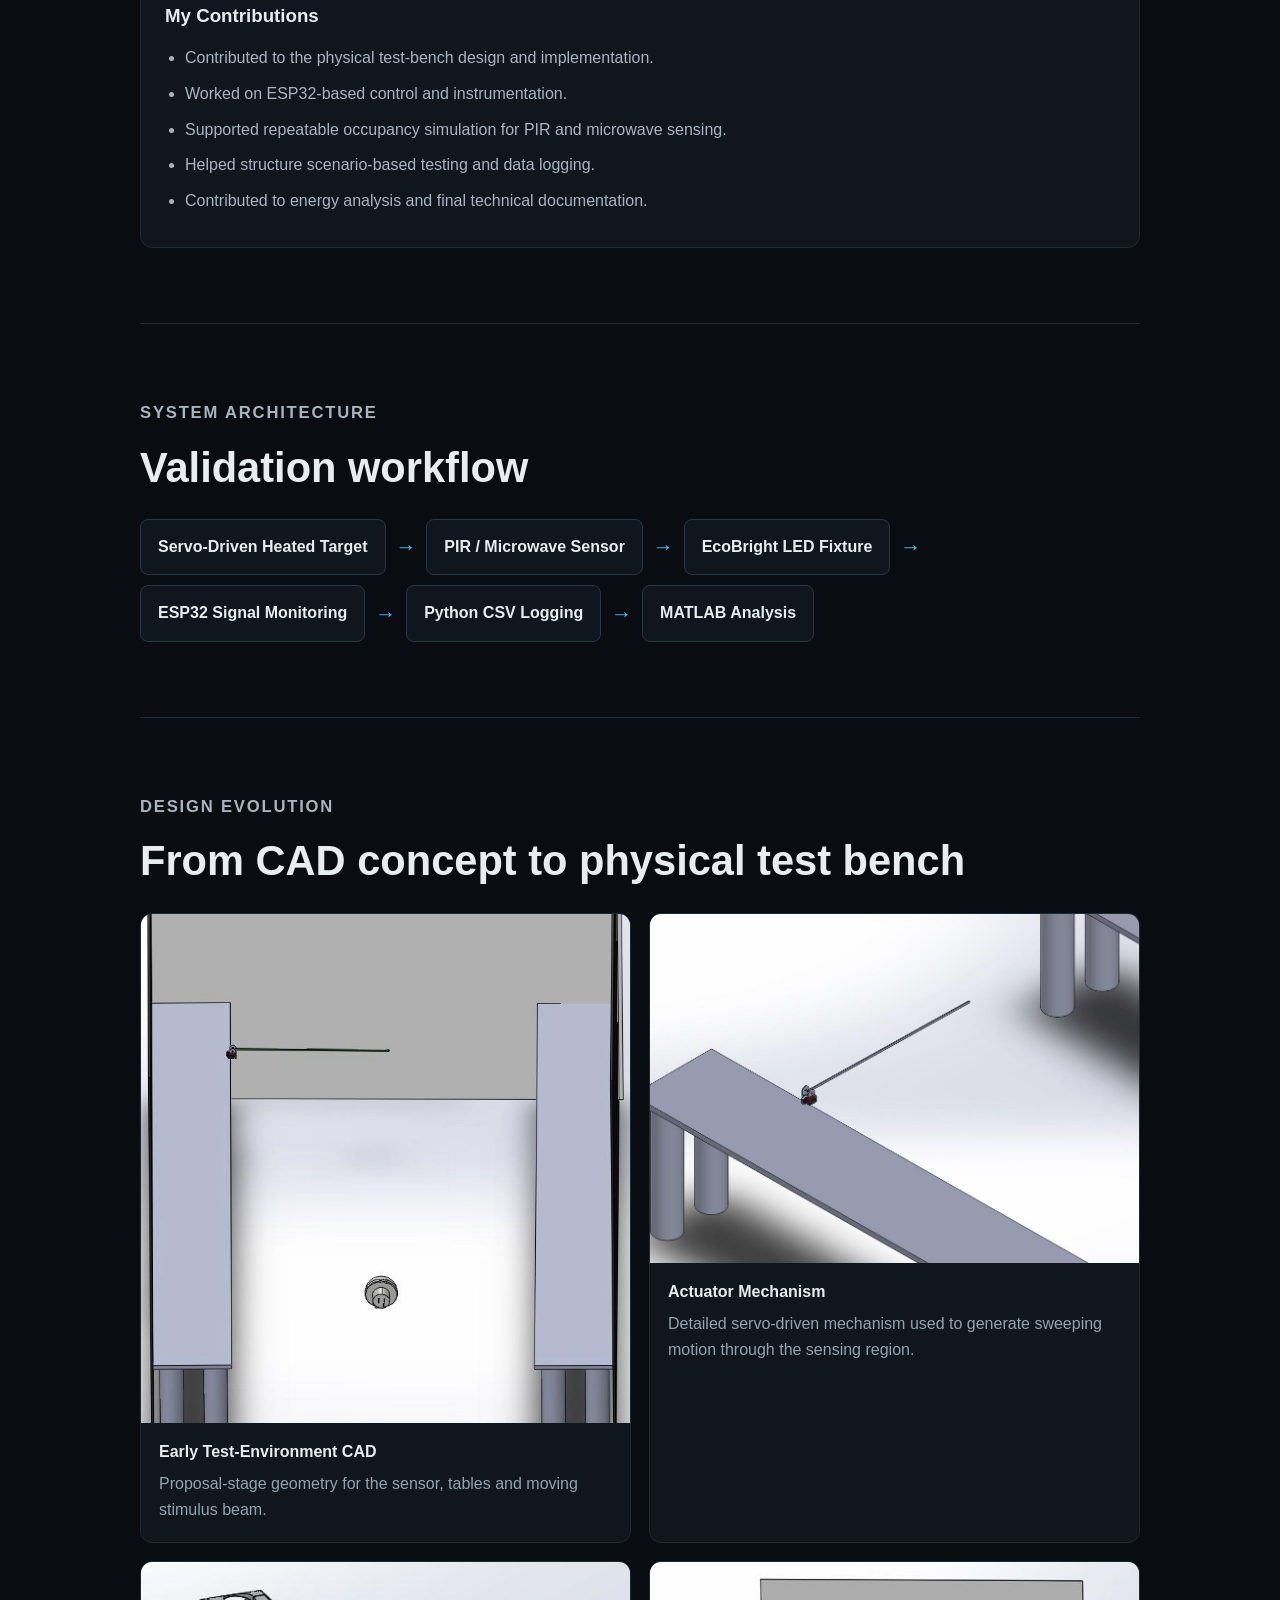
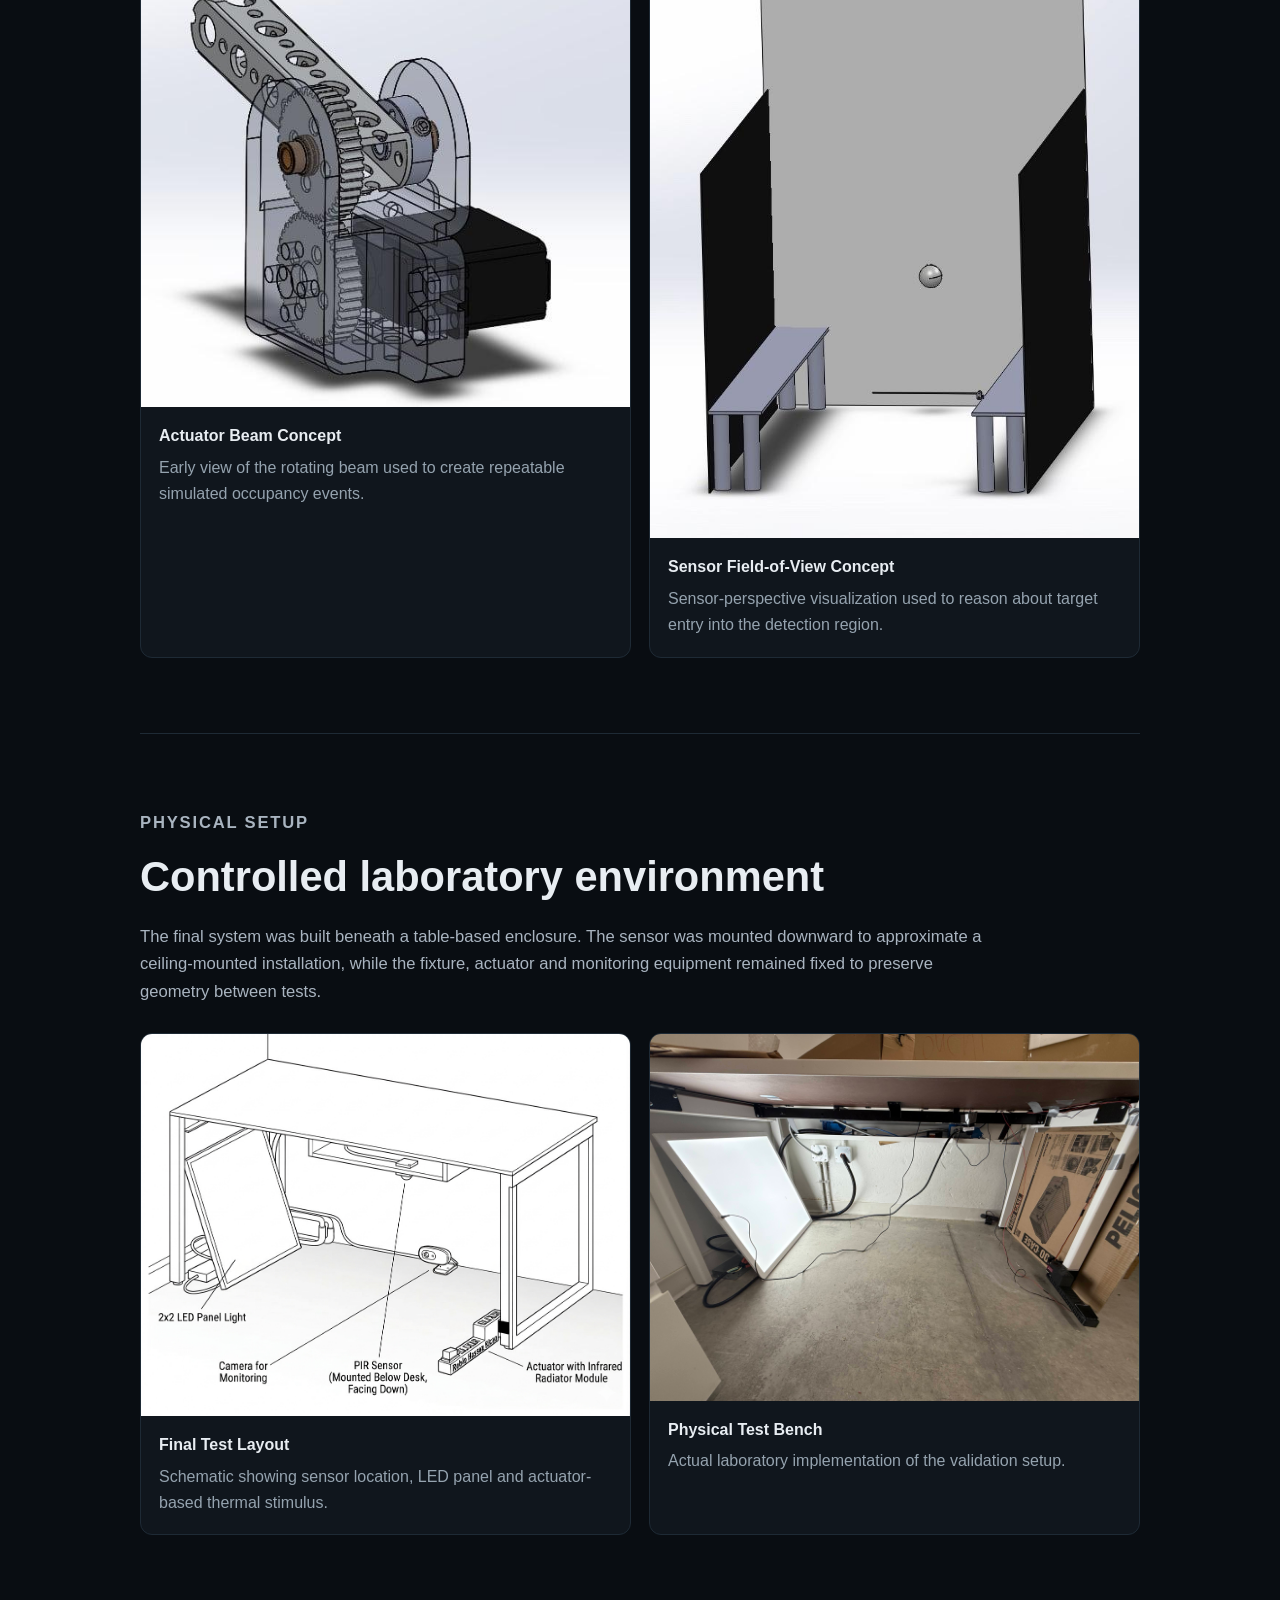
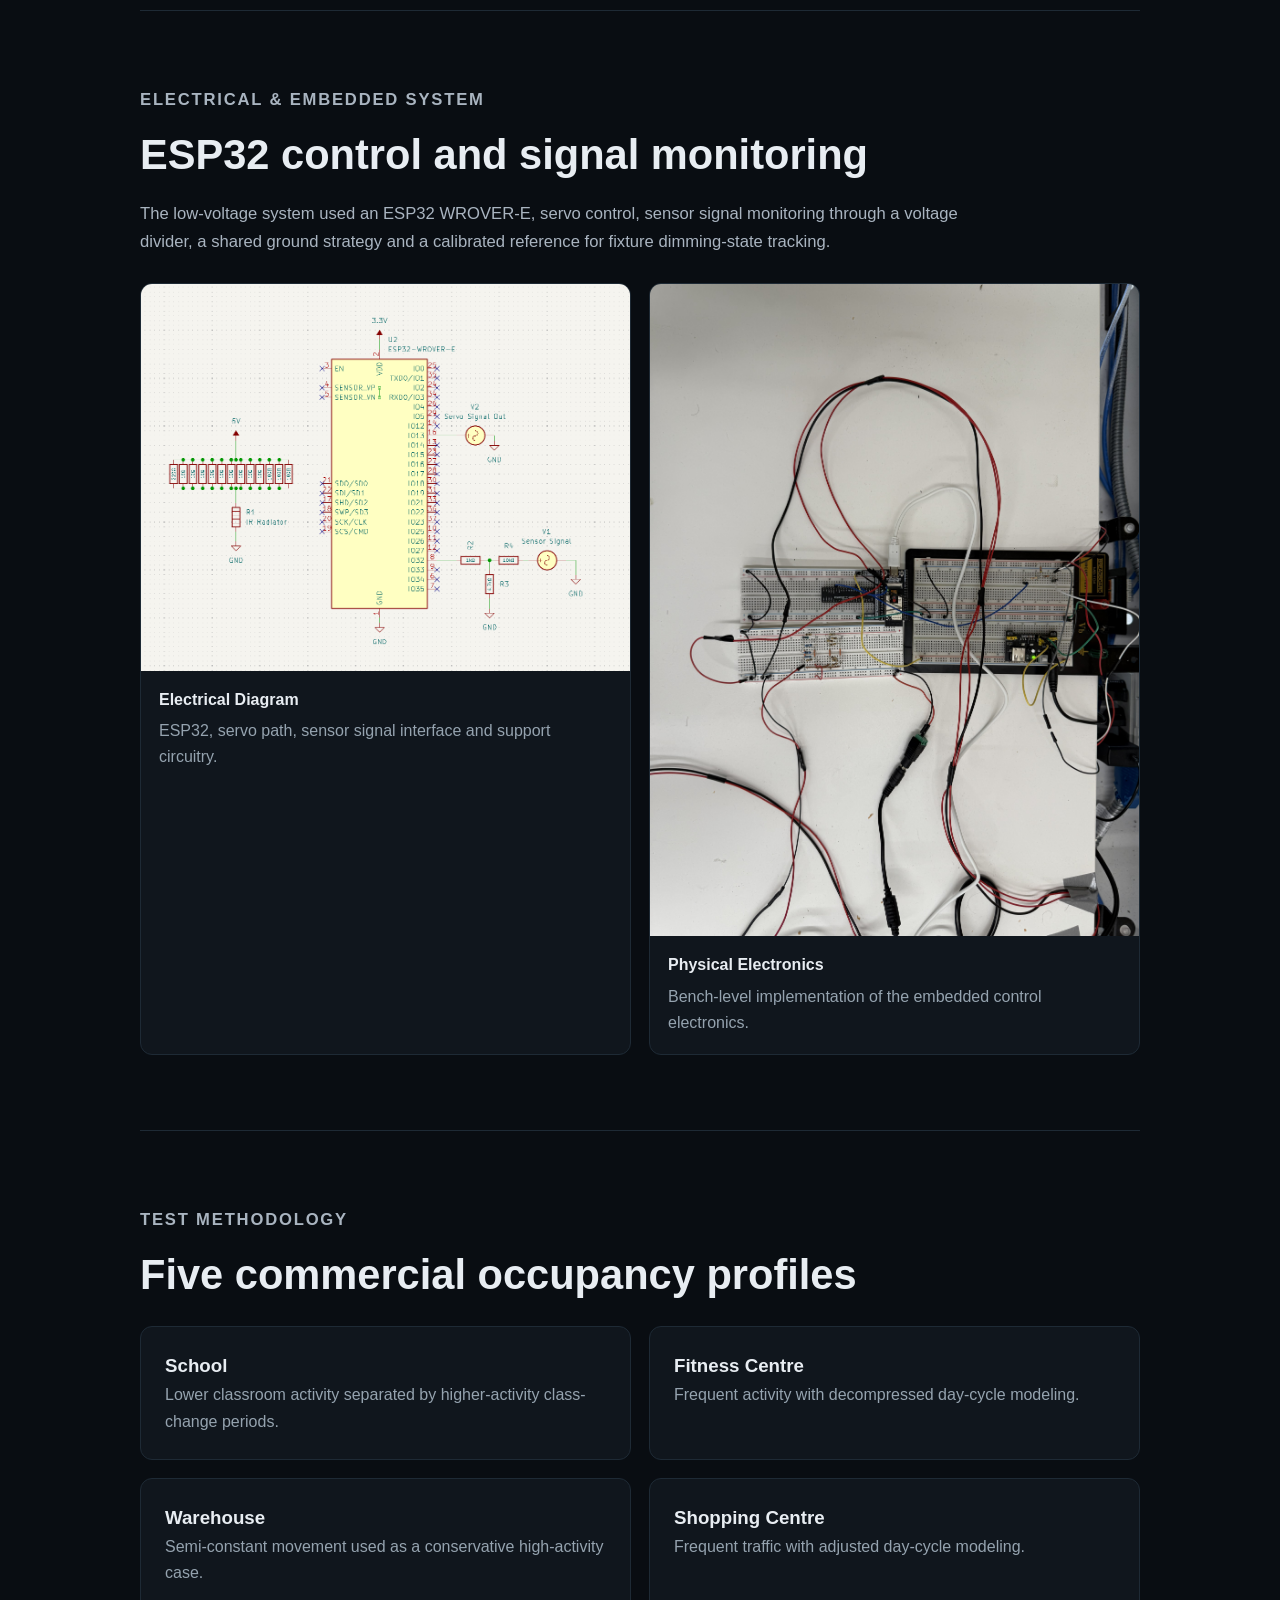
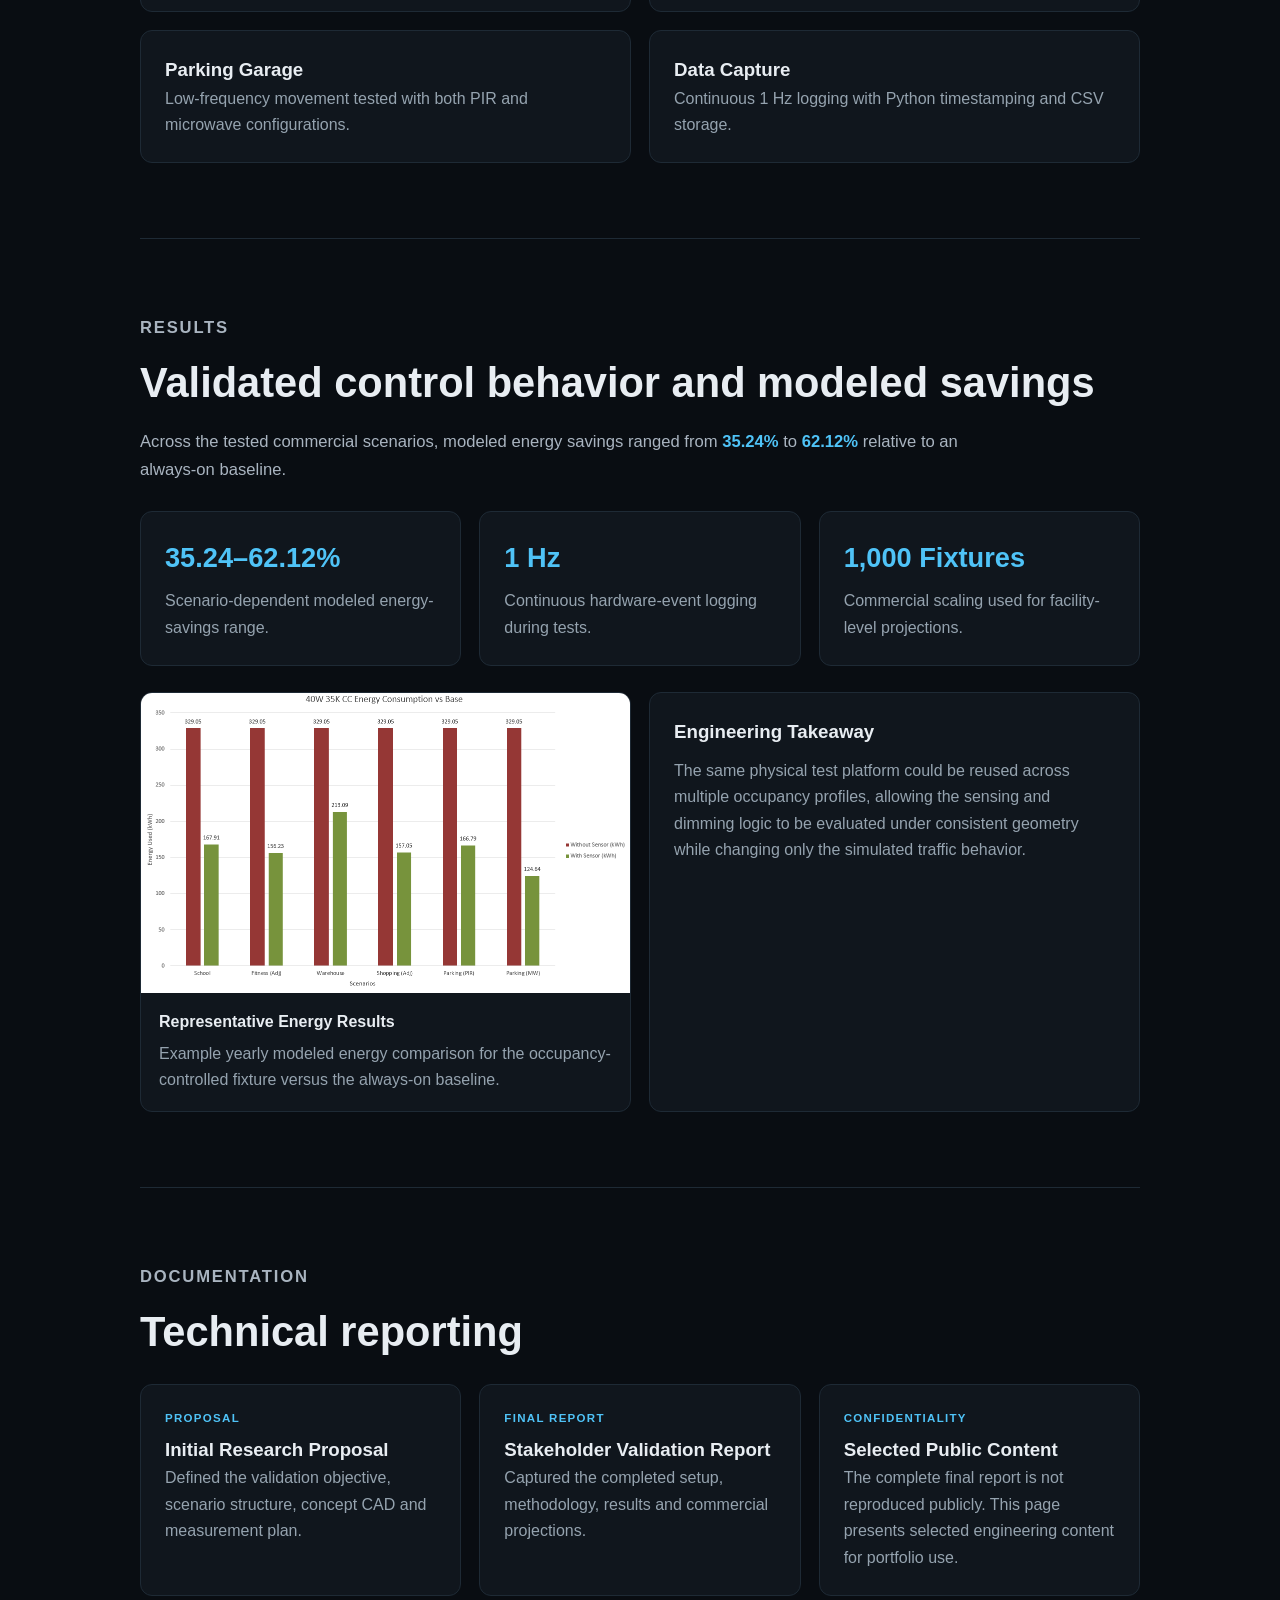
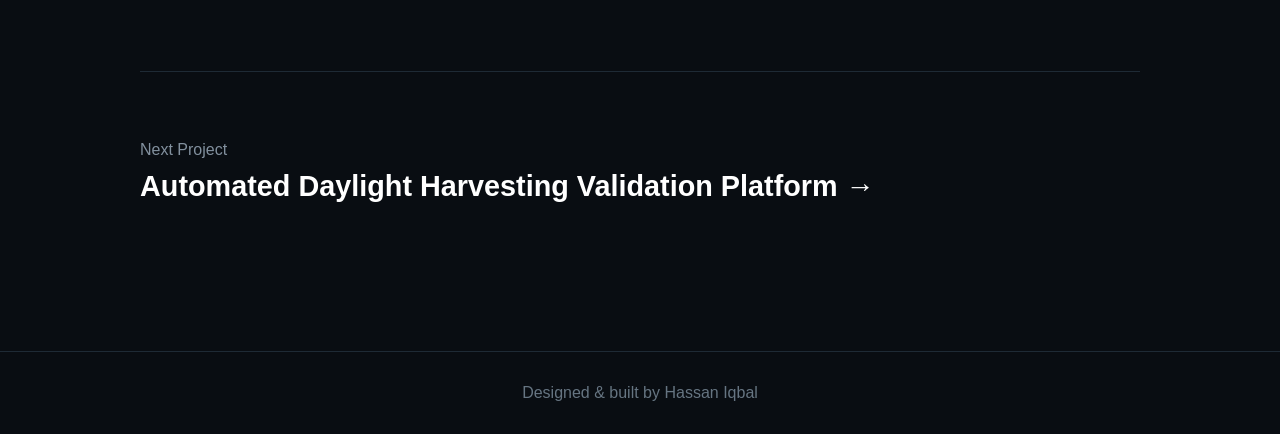
==== commit c443afee: "Change greeting from 'Hello' to 'Goodbye'" ====
--- a/ecobright-phase1.html
+++ b/ecobright-phase1.html
@@ -1,440 +1,646 @@
 <!DOCTYPE html>
 <html lang="en">
+
 <head>
     <meta charset="UTF-8">
-    <meta name="viewport" content="width=device-width, initial-scale=1.0">
-
-    <title>EcoBright Motion-Sensing LED Validation | Hassan Iqbal</title>
-    <meta name="description" content="Engineering case study: controlled validation of EcoBright motion-sensing LED systems using ESP32 automation, PIR and microwave sensing, repeatable occupancy simulation, 1 Hz data acquisition and energy analysis.">
-
-    <link rel="stylesheet" href="../style.css">
-
-    <style>
-        /* Page-specific styles. Safe to keep inside this file. */
-        .eb-page { width: min(1120px, 92%); margin: 0 auto; }
-        .eb-hero { padding: 120px 0 80px; max-width: 980px; }
-        .eb-kicker { color: #4fc3f7; font-size: .78rem; letter-spacing: 2px; font-weight: 800; }
-        .eb-hero h1 { font-size: clamp(3.2rem, 7vw, 6rem); line-height: 1.02; margin: 14px 0 24px; }
-        .eb-subtitle { color: #a9b4c0; font-size: 1.24rem; line-height: 1.75; max-width: 850px; }
-        .eb-meta { display: grid; grid-template-columns: repeat(4, 1fr); gap: 12px; margin-top: 36px; }
-        .eb-meta div { padding: 18px; border: 1px solid #1e2a35; border-radius: 10px; background: #10161d; }
-        .eb-meta span { display:block; color:#71808d; font-size:.72rem; letter-spacing:1.5px; font-weight:700; margin-bottom:5px; }
-        .eb-meta strong { font-size:.96rem; }
-
-        .eb-section { padding: 90px 0; border-top: 1px solid #1e2a35; }
-        .eb-section h2 { font-size: clamp(2rem, 4vw, 3rem); margin: 10px 0 22px; line-height:1.15; }
-        .eb-section > p, .eb-copy { color:#a9b4c0; max-width:850px; font-size:1.06rem; line-height:1.8; }
-        .eb-section p + p { margin-top: 16px; }
-
-        .eb-metrics { display:grid; grid-template-columns:repeat(4,1fr); gap:14px; margin-top:34px; }
-        .eb-metric { border:1px solid #1e2a35; border-radius:12px; padding:24px; background:#10161d; }
-        .eb-metric strong { display:block; color:#4fc3f7; font-size:1.9rem; line-height:1.1; }
-        .eb-metric span { display:block; color:#8795a1; margin-top:8px; font-size:.9rem; }
-
-        .eb-callout { margin-top:32px; padding:24px 26px; border-left:3px solid #4fc3f7; background:#0f151c; border-radius:8px; color:#bdc7d0; line-height:1.75; }
-
-        .eb-flow { margin-top:36px; display:grid; grid-template-columns:repeat(7,1fr); gap:10px; align-items:center; }
-        .eb-flow .node { background:#10161d; border:1px solid #273746; border-radius:9px; padding:16px 10px; text-align:center; font-size:.86rem; font-weight:700; min-height:74px; display:flex; align-items:center; justify-content:center; }
-        .eb-flow .arrow { color:#4fc3f7; text-align:center; font-size:1.4rem; }
-
-        .eb-gallery { display:grid; grid-template-columns:repeat(2,1fr); gap:18px; margin-top:36px; }
-        .eb-figure { margin:0; background:#10161d; border:1px solid #1e2a35; border-radius:12px; overflow:hidden; }
-        .eb-figure img { width:100%; height:330px; object-fit:contain; background:#f3f3ef; display:block; }
-        .eb-figure.tall img { height:430px; }
-        .eb-figure figcaption { padding:16px 18px 19px; color:#8f9ca7; font-size:.9rem; line-height:1.55; }
-        .eb-figure figcaption strong { color:#e8edf2; display:block; margin-bottom:3px; }
-
-        .eb-two-col { display:grid; grid-template-columns:1fr 1fr; gap:24px; margin-top:34px; }
-        .eb-card { background:#10161d; border:1px solid #1e2a35; border-radius:12px; padding:26px; }
-        .eb-card h3 { font-size:1.35rem; margin-bottom:10px; }
-        .eb-card p, .eb-card li { color:#8e9ba6; line-height:1.7; }
-        .eb-card ul { padding-left:19px; margin-top:10px; }
-        .eb-card li + li { margin-top:7px; }
-
-        .eb-tech-table { width:100%; border-collapse:collapse; margin-top:30px; overflow:hidden; border-radius:10px; }
-        .eb-tech-table th, .eb-tech-table td { padding:15px 16px; border-bottom:1px solid #1e2a35; text-align:left; }
-        .eb-tech-table th { width:32%; color:#8fa1af; font-size:.82rem; letter-spacing:.8px; text-transform:uppercase; }
-        .eb-tech-table td { color:#dce4ea; }
-        .eb-tech-table tr { background:#10161d; }
-        .eb-tech-table tr:last-child th, .eb-tech-table tr:last-child td { border-bottom:0; }
-
-        .eb-results { margin-top:34px; display:grid; grid-template-columns:1fr 1fr; gap:24px; align-items:start; }
-        .eb-result-list { background:#10161d; border:1px solid #1e2a35; border-radius:12px; overflow:hidden; }
-        .eb-result-row { display:grid; grid-template-columns:1.4fr .6fr; gap:12px; padding:14px 18px; border-bottom:1px solid #1e2a35; }
-        .eb-result-row:last-child { border-bottom:0; }
-        .eb-result-row span { color:#9aa7b1; }
-        .eb-result-row strong { text-align:right; color:#4fc3f7; }
-
-        .eb-timeline { margin-top:34px; display:grid; grid-template-columns:repeat(5,1fr); gap:12px; }
-        .eb-timeline-step { background:#10161d; border:1px solid #1e2a35; border-radius:10px; padding:20px; }
-        .eb-timeline-step span { color:#4fc3f7; font-size:.72rem; letter-spacing:1.4px; font-weight:800; }
-        .eb-timeline-step h3 { font-size:1rem; margin:8px 0 6px; }
-        .eb-timeline-step p { color:#81909c; font-size:.87rem; line-height:1.55; }
-
-        .eb-docs { display:grid; grid-template-columns:repeat(3,1fr); gap:16px; margin-top:30px; }
-        .eb-doc { padding:22px; border:1px solid #1e2a35; border-radius:10px; background:#10161d; }
-        .eb-doc span { color:#4fc3f7; font-size:.72rem; font-weight:800; letter-spacing:1.2px; }
-        .eb-doc h3 { margin:7px 0 7px; font-size:1.05rem; }
-        .eb-doc p { color:#8795a1; font-size:.88rem; line-height:1.55; }
-
-        .eb-restricted { margin-top:28px; padding:20px 22px; border:1px solid #384754; background:#0e141a; border-radius:10px; color:#93a0ab; font-size:.92rem; line-height:1.7; }
-        .eb-restricted strong { color:#dfe6ec; }
-
-        .eb-next { padding:70px 0 120px; border-top:1px solid #1e2a35; }
-        .eb-next p { color:#74818d; margin-bottom:7px; }
-        .eb-next a { font-size:clamp(1.8rem,4vw,2.8rem); font-weight:800; color:#fff; text-decoration:none; }
-        .eb-next a:hover { color:#4fc3f7; }
-
-        @media (max-width: 900px) {
-            .eb-meta, .eb-metrics { grid-template-columns:repeat(2,1fr); }
-            .eb-gallery, .eb-two-col, .eb-results { grid-template-columns:1fr; }
-            .eb-timeline { grid-template-columns:repeat(2,1fr); }
-            .eb-docs { grid-template-columns:1fr; }
-            .eb-flow { grid-template-columns:1fr; }
-            .eb-flow .arrow { transform:rotate(90deg); }
-        }
-
-        @media (max-width: 560px) {
-            .eb-meta, .eb-metrics, .eb-timeline { grid-template-columns:1fr; }
-            .eb-figure img, .eb-figure.tall img { height:auto; }
-        }
-    </style>
+    <meta name="viewport" content="width=device-width,initial-scale=1.0">
+
+    <title>EcoBright Phase 1 | Hassan Iqbal</title>
+
+    <meta
+        name="description"
+        content="EcoBright motion-sensing LED validation engineering case study by Hassan Iqbal."
+    >
+
+    <link rel="stylesheet" href="style.css">
 </head>
 
+
 <body>
 
 <nav>
-    <div class="logo"><a href="../index.html">HI.</a></div>
+
+    <div class="logo">
+        <a href="index.html">HI.</a>
+    </div>
+
     <div class="nav-links">
-        <a href="../index.html#about">About</a>
-        <a href="../projects.html">Featured Work</a>
-        <a href="../index.html#leadership">Leadership</a>
-        <a href="../index.html#contact">Contact</a>
-        <a href="https://github.com/hib50" target="_blank" rel="noopener">GitHub</a>
-    </div>
+        <a href="index.html#about">About</a>
+        <a href="projects.html">Featured Work</a>
+        <a href="leadership.html">Leadership</a>
+        <a href="index.html#contact">Contact</a>
+        <a href="https://github.com/hib50" target="_blank">GitHub</a>
+    </div>
+
 </nav>
 
-<main class="eb-page">
-
-    <section class="eb-hero">
-        <p class="eb-kicker">INDUSTRY VALIDATION • EMBEDDED SYSTEMS • TEST AUTOMATION</p>
-        <h1>EcoBright Motion-Sensing LED Validation Platform</h1>
-        <p class="eb-subtitle">
-            A controlled mechatronics test platform developed at Toronto Metropolitan University’s
-            ELIXIR Laboratory to validate occupancy-sensing LED behaviour, quantify energy savings,
-            and evaluate PIR and microwave sensing under repeatable commercial occupancy scenarios.
-        </p>
-
-        <div class="eb-meta">
-            <div><span>ROLE</span><strong>Student Researcher</strong></div>
-            <div><span>ORGANIZATION</span><strong>ELIXIR Laboratory</strong></div>
-            <div><span>INDUSTRY PARTNER</span><strong>EcoBright</strong></div>
-            <div><span>STATUS</span><strong>Completed • Apr. 2026</strong></div>
-        </div>
-    </section>
-
-    <section class="eb-section">
-        <p class="eb-kicker">PROJECT AT A GLANCE</p>
-        <h2>From a commercial validation question to a repeatable physical test system.</h2>
-        <p>
-            The project examined whether occupancy-based LED control could reliably reduce lighting
-            energy use while maintaining the intended sensing, dimming, standby and shut-off behaviour.
-            Instead of relying on people to repeatedly walk through the sensing field, the research team
-            developed an automated physical stimulus system capable of reproducing controlled motion events.
-        </p>
-        <p>
-            Testing covered five representative commercial environments — school, fitness centre,
-            warehouse, shopping centre and parking garage — with the parking configuration evaluated
-            using both PIR and microwave sensing.
-        </p>
-
-        <div class="eb-metrics">
-            <div class="eb-metric"><strong>35.24–62.12%</strong><span>Scenario-dependent modeled energy savings</span></div>
-            <div class="eb-metric"><strong>1 Hz</strong><span>Continuous hardware event logging</span></div>
-            <div class="eb-metric"><strong>5</strong><span>Commercial occupancy profiles</span></div>
-            <div class="eb-metric"><strong>2</strong><span>PIR and microwave sensing configurations</span></div>
-        </div>
-
-        <div class="eb-callout">
-            <strong>Validation outcome:</strong> under the tested laboratory conditions, the final study
-            reported reliable response to the controlled stimulus and correct execution of configured
-            dimming, standby and shut-off behaviour.
-        </div>
-    </section>
-
-    <section class="eb-section">
-        <p class="eb-kicker">ENGINEERING PROBLEM</p>
-        <h2>How do you test occupancy sensing without introducing inconsistent human movement?</h2>
-        <p>
-            A major challenge was repeatability. Human participants would introduce uncontrolled changes
-            in speed, path, body position and timing. To isolate the sensing system itself, the test bench
-            required a repeatable physical target that could trigger the sensor on demand across long-duration tests.
-        </p>
-        <p>
-            The solution was a servo-driven actuator carrying a heated anodized-aluminum target. The heated
-            plate provided a stable long-wave infrared source for PIR testing, while the moving aluminum target
-            also served as a repeatable physical reflector during microwave-sensor evaluation.
-        </p>
-
-        <div class="eb-flow">
-            <div class="node">Scenario Algorithm</div><div class="arrow">→</div>
-            <div class="node">ESP32 WROVER-E</div><div class="arrow">→</div>
-            <div class="node">Servo + Heated Target</div><div class="arrow">→</div>
-            <div class="node">PIR / Microwave Sensor</div><div class="arrow">→</div>
-            <div class="node">LED Dimming Response</div><div class="arrow">→</div>
-            <div class="node">1 Hz Logging</div><div class="arrow">→</div>
-            <div class="node">Energy Analysis</div>
-        </div>
-    </section>
-
-    <section class="eb-section">
-        <p class="eb-kicker">DESIGN EVOLUTION</p>
-        <h2>Concept → CAD → physical test bench.</h2>
-        <p>
-            The original research proposal used CAD to define the test geometry and actuator concept before
-            the final laboratory fixture was assembled. The images below show that progression from planned
-            geometry to the completed physical setup.
-        </p>
-
-        <div class="eb-gallery">
-            <figure class="eb-figure">
-                <img src="../assets/images/ecobright-phase1/cad-test-setup-rear.jpeg" alt="CAD rear view of the proposed EcoBright motion-sensing LED test setup">
-                <figcaption><strong>Initial CAD test environment</strong>Rear-view concept showing the enclosed test region, tables, PIR sensor and rotating beam placement.</figcaption>
-            </figure>
-
-            <figure class="eb-figure">
-                <img src="../assets/images/ecobright-phase1/cad-servo-mechanism.jpeg" alt="Detailed CAD model of servo actuator mechanism">
-                <figcaption><strong>Actuator concept</strong>Detailed CAD model of the servo housing and rotating beam mechanism used to generate repeatable motion.</figcaption>
-            </figure>
-
-            <figure class="eb-figure">
-                <img src="../assets/images/ecobright-phase1/test-setup-schematic.png" alt="Schematic layout of the final physical test environment">
-                <figcaption><strong>Final system layout</strong>Test-bench schematic showing the LED panel, sensor location, monitoring camera and actuator-based infrared target.</figcaption>
-            </figure>
-
-            <figure class="eb-figure">
-                <img src="../assets/images/ecobright-phase1/physical-test-setup.jpeg" alt="Photograph of the physical EcoBright validation test setup">
-                <figcaption><strong>Physical laboratory setup</strong>The completed under-table test environment used for controlled sensor validation.</figcaption>
-            </figure>
-        </div>
-    </section>
-
-    <section class="eb-section">
-        <p class="eb-kicker">HARDWARE & ELECTRONICS</p>
-        <h2>Embedded control, sensing and physical actuation.</h2>
-
-        <table class="eb-tech-table">
-            <tr><th>Controller</th><td>ESP32 WROVER-E</td></tr>
-            <tr><th>Occupancy sensors</th><td>ANT 1P 4T PIR sensor + microwave motion sensor</td></tr>
-            <tr><th>Physical stimulus</th><td>Servo-driven actuator beam with PTC-heated anodized aluminum target</td></tr>
-            <tr><th>Servo control</th><td>PWM from ESP32, with the servo control signal on GPIO 13</td></tr>
-            <tr><th>LED state measurement</th><td>Analog voltage monitored through a divider network; 2.5 V calibrated as the 100% brightness reference</td></tr>
-            <tr><th>Low-voltage power</th><td>Isolated 5 V / 6 A supply plus 5 V Arduino supply with shared low-voltage ground</td></tr>
-            <tr><th>Monitoring</th><td>External camera for visual verification of actuator motion, sensor response and false triggers</td></tr>
-        </table>
-
-        <div class="eb-gallery">
-            <figure class="eb-figure">
-                <img src="../assets/images/ecobright-phase1/electrical-diagram.png" alt="ESP32 electronic control and sensor interface schematic">
-                <figcaption><strong>Electrical control diagram</strong>ESP32-based control and sensing architecture, including servo control and sensor-signal conditioning.</figcaption>
-            </figure>
-
-            <figure class="eb-figure tall">
-                <img src="../assets/images/ecobright-phase1/physical-electronics.jpeg" alt="Physical breadboard electronics used in the EcoBright validation test bench">
-                <figcaption><strong>Physical electronics</strong>Breadboard implementation used during the validation campaign.</figcaption>
-            </figure>
-        </div>
-    </section>
-
-    <section class="eb-section">
-        <p class="eb-kicker">SOFTWARE & DATA ACQUISITION</p>
-        <h2>Turning physical sensor behaviour into analyzable time-series data.</h2>
-
-        <div class="eb-two-col">
-            <div class="eb-card">
-                <h3>ESP32 Test Automation</h3>
-                <p>The embedded test program generated scenario-specific actuator behaviour and tracked fixture state during long-duration runs.</p>
-                <ul>
-                    <li>Servo motion generated from probabilistic occupancy profiles</li>
-                    <li>Sensor activation and LED dimming-state acquisition</li>
-                    <li>Dedicated 1-second hardware timer for continuous reporting</li>
-                    <li>Servo position and active motion interval included in the telemetry stream</li>
-                </ul>
-            </div>
-
-            <div class="eb-card">
-                <h3>PC Logging & Analysis</h3>
-                <p>The test computer added absolute timestamps and stored the incoming serial stream as CSV data for numerical analysis.</p>
-                <ul>
-                    <li>Python serial acquisition and timestamping</li>
-                    <li>CSV logs backed up after each test cycle</li>
-                    <li>MATLAB used for numerical processing and final energy analysis</li>
-                    <li>Dynamic integration performed across approximately 90,000 rows per test</li>
-                </ul>
-            </div>
-        </div>
-    </section>
-
-    <section class="eb-section">
-        <p class="eb-kicker">TEST METHODOLOGY</p>
-        <h2>Five commercial occupancy profiles, one repeatable hardware platform.</h2>
-        <p>
-            Each profile changed the probability, timing and duration of actuator movement to represent
-            a different real-world traffic pattern. Fitness and shopping scenarios used an 8/8/8 decompression
-            model to represent high-activity, reduced-activity and overnight-off periods, while the remaining
-            profiles used the raw compressed test data as a conservative baseline.
-        </p>
-
-        <div class="eb-two-col">
-            <div class="eb-card">
-                <h3>School</h3>
-                <p>Low movement probability during class periods, followed by very high movement during simulated class changes.</p>
-            </div>
-            <div class="eb-card">
-                <h3>Fitness Centre</h3>
-                <p>Frequent activity checks with a high probability of movement to represent a busy gym environment.</p>
-            </div>
-            <div class="eb-card">
-                <h3>Warehouse</h3>
-                <p>High-activity worst-case model representing semi-continuous employee and equipment movement.</p>
-            </div>
-            <div class="eb-card">
-                <h3>Shopping Centre</h3>
-                <p>High-frequency traffic model designed to represent continuous pedestrian activity.</p>
-            </div>
-            <div class="eb-card">
-                <h3>Parking Garage</h3>
-                <p>Low-probability movement profile tested with both PIR and microwave configurations.</p>
-            </div>
-            <div class="eb-card">
-                <h3>Controlled Variables</h3>
-                <p>Actuator geometry, sensor placement and test-bench layout were held constant so sensor configuration remained the primary variable.</p>
-            </div>
-        </div>
-    </section>
-
-    <section class="eb-section">
-        <p class="eb-kicker">RESULTS</p>
-        <h2>Substantial savings across every tested occupancy scenario.</h2>
-        <p>
-            Across the scenario models, estimated energy savings ranged from 35.24% in the high-activity
-            warehouse case to 62.12% in the microwave-sensed parking case. The percentage savings remained
-            consistent when the validated dimming behaviour was scaled across the evaluated fixture variants.
-        </p>
-
-        <div class="eb-results">
-            <div class="eb-result-list">
-                <div class="eb-result-row"><span>School</span><strong>48.97%</strong></div>
-                <div class="eb-result-row"><span>Fitness Centre (adjusted)</span><strong>52.52%</strong></div>
-                <div class="eb-result-row"><span>Warehouse</span><strong>35.24%</strong></div>
-                <div class="eb-result-row"><span>Shopping Centre (adjusted)</span><strong>52.27%</strong></div>
-                <div class="eb-result-row"><span>Parking — PIR</span><strong>49.31%</strong></div>
-                <div class="eb-result-row"><span>Parking — Microwave</span><strong>62.12%</strong></div>
-            </div>
-
-            <figure class="eb-figure">
-                <img src="../assets/images/ecobright-phase1/energy-results-40w35k.png" alt="Projected yearly energy consumption for 40 W 3500 K panel scenarios">
-                <figcaption><strong>Representative annual energy projection</strong>Comparison of always-on baseline energy use versus sensor-controlled operation for the 40 W 3500 K fixture configuration.</figcaption>
-            </figure>
-        </div>
-
-        <div class="eb-callout">
-            <strong>Representative facility-scale projection:</strong> for the 40 W 3500 K configuration,
-            the microwave parking scenario projected approximately 204,411 kWh saved, 37,816 kg CO₂ avoided,
-            and CAD $35,771.86 in annual savings when scaled to 1,000 fixtures.
-        </div>
-    </section>
-
-    <section class="eb-section">
-        <p class="eb-kicker">PROJECT RESPONSIBILITIES</p>
-        <h2>Working across mechatronics, test engineering and technical analysis.</h2>
-        <p>
-            As part of a two-student research team, the project required work across the full validation pipeline:
-            physical test-bench development, embedded control, repeatable stimulus generation, data acquisition,
-            commercial scenario modeling, numerical energy analysis and formal engineering documentation.
-        </p>
-
-        <div class="eb-two-col">
-            <div class="eb-card">
-                <h3>System Development</h3>
-                <ul>
-                    <li>Developed and assembled a repeatable occupancy-simulation test bench</li>
-                    <li>Integrated the ESP32, actuator, thermal target and sensor signal path</li>
-                    <li>Maintained controlled sensor geometry across PIR and microwave tests</li>
-                </ul>
-            </div>
-            <div class="eb-card">
-                <h3>Validation & Analysis</h3>
-                <ul>
-                    <li>Implemented scenario-based motion profiles</li>
-                    <li>Captured and processed continuous 1 Hz telemetry</li>
-                    <li>Converted dimming behaviour into energy, cost and carbon projections</li>
-                    <li>Co-authored the final technical validation documentation</li>
-                </ul>
-            </div>
-        </div>
-    </section>
-
-    <section class="eb-section">
-        <p class="eb-kicker">ENGINEERING CHALLENGES</p>
-        <h2>Problems that had to be solved before the data meant anything.</h2>
-
-        <div class="eb-two-col">
-            <div class="eb-card">
-                <h3>Repeatable Occupancy Simulation</h3>
-                <p>Human movement is inconsistent. A servo-driven physical target allowed the same movement logic to be reproduced over extended test periods.</p>
-            </div>
-            <div class="eb-card">
-                <h3>PIR-Compatible Stimulus</h3>
-                <p>Visible motion alone was not sufficient for realistic PIR activation. The target required a controlled thermal signature representative of a warm moving object.</p>
-            </div>
-            <div class="eb-card">
-                <h3>Long-Duration Logging</h3>
-                <p>Multi-hour tests required stable 1 Hz acquisition, absolute timestamps and reliable file handling without accumulating timing drift.</p>
-            </div>
-            <div class="eb-card">
-                <h3>Converting Voltage Into Energy</h3>
-                <p>Fixture dimming voltage was normalized against a calibrated reference and numerically integrated with true fixture wattage to estimate energy consumption.</p>
-            </div>
-        </div>
-    </section>
-
-    <section class="eb-section">
-        <p class="eb-kicker">PROJECT TIMELINE</p>
-        <h2>From proposal to completed validation.</h2>
-
-        <div class="eb-timeline">
-            <div class="eb-timeline-step"><span>01</span><h3>Research Proposal</h3><p>Defined validation objectives, scenarios, initial CAD layout and expected measurements.</p></div>
-            <div class="eb-timeline-step"><span>02</span><h3>Test-Bench Design</h3><p>Developed the actuator concept, sensing geometry and low-voltage electronics architecture.</p></div>
-            <div class="eb-timeline-step"><span>03</span><h3>Implementation</h3><p>Built the physical stimulus system and integrated the ESP32, sensors, camera and fixture.</p></div>
-            <div class="eb-timeline-step"><span>04</span><h3>Validation Campaign</h3><p>Executed long-duration scenario tests with PIR and microwave configurations.</p></div>
-            <div class="eb-timeline-step"><span>05</span><h3>Analysis & Report</h3><p>Processed telemetry, modeled facility impact and delivered the final technical validation report.</p></div>
-        </div>
-    </section>
-
-    <section class="eb-section">
-        <p class="eb-kicker">TECHNICAL DOCUMENTATION</p>
-        <h2>Engineering documentation produced during the project.</h2>
-
-        <div class="eb-docs">
-            <div class="eb-doc"><span>PROPOSAL</span><h3>Research Proposal</h3><p>Objectives, methodology, CAD concepts and validation plan developed before implementation.</p></div>
-            <div class="eb-doc"><span>VALIDATION</span><h3>Final Technical Report</h3><p>Full experimental setup, test methodology, results, facility projections and conclusions.</p></div>
-            <div class="eb-doc"><span>DATA</span><h3>Test Logs & Analysis</h3><p>Time-series CSV telemetry, scenario-specific logs and numerical energy-analysis outputs.</p></div>
-        </div>
-
-        <div class="eb-restricted">
-            <strong>Documentation note:</strong> the full final validation report contains a restricted-distribution
-            notice for EcoBright and TMU ELIXIR Laboratory stakeholders. This public portfolio therefore presents
-            selected engineering details and results only; internal documentation is not distributed through this site.
-        </div>
-    </section>
-
-    <section class="eb-next">
-        <p>Next Project</p>
-        <a href="daylight-harvesting.html">Automated Daylight Harvesting Validation →</a>
-    </section>
+
+<main class="project-page">
+
+<section class="project-hero">
+
+    <p class="section-label">
+        INDUSTRY VALIDATION • EMBEDDED SYSTEMS • AUTOMATION
+    </p>
+
+    <h1>EcoBright Motion-Sensing LED Validation Platform</h1>
+
+    <p class="project-summary">
+        A controlled laboratory validation platform developed to evaluate
+        occupancy-sensing LED behavior through repeatable motion simulation,
+        embedded data acquisition, fixture-response tracking and
+        energy-savings analysis.
+    </p>
+
+    <div class="tags">
+        <span>ESP32 WROVER-E</span>
+        <span>PIR</span>
+        <span>Microwave</span>
+        <span>Python</span>
+        <span>MATLAB</span>
+        <span>Servo Actuation</span>
+    </div>
+
+</section>
+
+
+<section class="case-section">
+
+    <p class="section-label">PROJECT SNAPSHOT</p>
+
+    <h2>What this project involved</h2>
+
+    <div class="project-meta-grid">
+
+        <div class="meta-card">
+            <span>ROLE</span>
+            <strong>
+                Research, test-bench development,
+                instrumentation, validation and analysis
+            </strong>
+        </div>
+
+        <div class="meta-card">
+            <span>TIMELINE</span>
+            <strong>2025–2026</strong>
+        </div>
+
+        <div class="meta-card">
+            <span>LAB</span>
+            <strong>
+                ELIXIR Laboratory,
+                Toronto Metropolitan University
+            </strong>
+        </div>
+
+        <div class="meta-card">
+            <span>STATUS</span>
+            <strong>Completed</strong>
+        </div>
+
+    </div>
+
+</section>
+
+
+<section class="case-section">
+
+    <p class="section-label">ENGINEERING OBJECTIVE</p>
+
+    <h2>Making occupancy validation repeatable</h2>
+
+    <p>
+        The project evaluated whether EcoBright’s motion-sensing LED
+        system could reduce unnecessary lighting energy use while
+        following intended dimming and timeout behavior.
+    </p>
+
+    <p>
+        A key challenge was replacing inconsistent human movement
+        with a repeatable physical stimulus. A servo-driven actuator
+        moved a heated anodized-black aluminum target through the
+        sensor field of view, producing physical motion and thermal
+        changes suitable for PIR validation.
+    </p>
+
+    <div class="contribution-box">
+
+        <h3>My Contributions</h3>
+
+        <ul class="bullets">
+            <li>
+                Contributed to the physical test-bench design
+                and implementation.
+            </li>
+
+            <li>
+                Worked on ESP32-based control and instrumentation.
+            </li>
+
+            <li>
+                Supported repeatable occupancy simulation for
+                PIR and microwave sensing.
+            </li>
+
+            <li>
+                Helped structure scenario-based testing and data logging.
+            </li>
+
+            <li>
+                Contributed to energy analysis and final
+                technical documentation.
+            </li>
+        </ul>
+
+    </div>
+
+</section>
+
+
+<section class="case-section">
+
+    <p class="section-label">SYSTEM ARCHITECTURE</p>
+
+    <h2>Validation workflow</h2>
+
+    <div class="architecture-stack">
+
+        <div class="architecture-box">
+            Servo-Driven Heated Target
+        </div>
+
+        <div class="architecture-arrow">→</div>
+
+        <div class="architecture-box">
+            PIR / Microwave Sensor
+        </div>
+
+        <div class="architecture-arrow">→</div>
+
+        <div class="architecture-box">
+            EcoBright LED Fixture
+        </div>
+
+        <div class="architecture-arrow">→</div>
+
+        <div class="architecture-box">
+            ESP32 Signal Monitoring
+        </div>
+
+        <div class="architecture-arrow">→</div>
+
+        <div class="architecture-box">
+            Python CSV Logging
+        </div>
+
+        <div class="architecture-arrow">→</div>
+
+        <div class="architecture-box">
+            MATLAB Analysis
+        </div>
+
+    </div>
+
+</section>
+
+
+<section class="case-section">
+
+    <p class="section-label">DESIGN EVOLUTION</p>
+
+    <h2>From CAD concept to physical test bench</h2>
+
+
+    <div class="image-grid">
+
+        <div class="figure-card">
+
+            <img
+                src="cad-test-setup-rear.jpeg"
+                alt="CAD concept of test setup"
+            >
+
+            <div class="figure-caption">
+
+                <strong>Early Test-Environment CAD</strong>
+
+                <p>
+                    Proposal-stage geometry for the sensor,
+                    tables and moving stimulus beam.
+                </p>
+
+            </div>
+
+        </div>
+
+
+        <div class="figure-card">
+
+            <img
+                src="cad-servo-mechanism.jpeg"
+                alt="CAD actuator mechanism"
+            >
+
+            <div class="figure-caption">
+
+                <strong>Actuator Mechanism</strong>
+
+                <p>
+                    Detailed servo-driven mechanism used to
+                    generate sweeping motion through the sensing region.
+                </p>
+
+            </div>
+
+        </div>
+
+
+        <div class="figure-card">
+
+            <img
+                src="cad-actuator-beam.jpeg"
+                alt="CAD actuator beam"
+            >
+
+            <div class="figure-caption">
+
+                <strong>Actuator Beam Concept</strong>
+
+                <p>
+                    Early view of the rotating beam used to
+                    create repeatable simulated occupancy events.
+                </p>
+
+            </div>
+
+        </div>
+
+
+        <div class="figure-card">
+
+            <img
+                src="cad-sensor-view.jpeg"
+                alt="Sensor point of view CAD"
+            >
+
+            <div class="figure-caption">
+
+                <strong>Sensor Field-of-View Concept</strong>
+
+                <p>
+                    Sensor-perspective visualization used to
+                    reason about target entry into the detection region.
+                </p>
+
+            </div>
+
+        </div>
+
+    </div>
+
+</section>
+
+
+<section class="case-section">
+
+    <p class="section-label">PHYSICAL SETUP</p>
+
+    <h2>Controlled laboratory environment</h2>
+
+    <p>
+        The final system was built beneath a table-based enclosure.
+        The sensor was mounted downward to approximate a ceiling-mounted
+        installation, while the fixture, actuator and monitoring
+        equipment remained fixed to preserve geometry between tests.
+    </p>
+
+
+    <div class="image-grid">
+
+        <div class="figure-card">
+
+            <img
+                src="test-setup-schematic.png"
+                alt="Schematic test layout"
+            >
+
+            <div class="figure-caption">
+
+                <strong>Final Test Layout</strong>
+
+                <p>
+                    Schematic showing sensor location,
+                    LED panel and actuator-based thermal stimulus.
+                </p>
+
+            </div>
+
+        </div>
+
+
+        <div class="figure-card">
+
+            <img
+                src="physical-test-setup.jpeg"
+                alt="Physical test setup"
+            >
+
+            <div class="figure-caption">
+
+                <strong>Physical Test Bench</strong>
+
+                <p>
+                    Actual laboratory implementation
+                    of the validation setup.
+                </p>
+
+            </div>
+
+        </div>
+
+    </div>
+
+</section>
+
+
+<section class="case-section">
+
+    <p class="section-label">ELECTRICAL & EMBEDDED SYSTEM</p>
+
+    <h2>ESP32 control and signal monitoring</h2>
+
+    <p>
+        The low-voltage system used an ESP32 WROVER-E,
+        servo control, sensor signal monitoring through a
+        voltage divider, a shared ground strategy and a calibrated
+        reference for fixture dimming-state tracking.
+    </p>
+
+
+    <div class="image-grid">
+
+        <div class="figure-card">
+
+            <img
+                src="electrical-diagram.png"
+                alt="Electrical diagram"
+            >
+
+            <div class="figure-caption">
+
+                <strong>Electrical Diagram</strong>
+
+                <p>
+                    ESP32, servo path, sensor signal
+                    interface and support circuitry.
+                </p>
+
+            </div>
+
+        </div>
+
+
+        <div class="figure-card">
+
+            <img
+                src="physical-electronics.jpeg"
+                alt="Physical electronics"
+            >
+
+            <div class="figure-caption">
+
+                <strong>Physical Electronics</strong>
+
+                <p>
+                    Bench-level implementation of the
+                    embedded control electronics.
+                </p>
+
+            </div>
+
+        </div>
+
+    </div>
+
+</section>
+
+
+<section class="case-section">
+
+    <p class="section-label">TEST METHODOLOGY</p>
+
+    <h2>Five commercial occupancy profiles</h2>
+
+    <div class="scenario-grid">
+
+        <div class="scenario-card">
+            <h3>School</h3>
+            <p>
+                Lower classroom activity separated by
+                higher-activity class-change periods.
+            </p>
+        </div>
+
+        <div class="scenario-card">
+            <h3>Fitness Centre</h3>
+            <p>
+                Frequent activity with decompressed
+                day-cycle modeling.
+            </p>
+        </div>
+
+        <div class="scenario-card">
+            <h3>Warehouse</h3>
+            <p>
+                Semi-constant movement used as a
+                conservative high-activity case.
+            </p>
+        </div>
+
+        <div class="scenario-card">
+            <h3>Shopping Centre</h3>
+            <p>
+                Frequent traffic with adjusted
+                day-cycle modeling.
+            </p>
+        </div>
+
+        <div class="scenario-card">
+            <h3>Parking Garage</h3>
+            <p>
+                Low-frequency movement tested with
+                both PIR and microwave configurations.
+            </p>
+        </div>
+
+        <div class="scenario-card">
+            <h3>Data Capture</h3>
+            <p>
+                Continuous 1 Hz logging with
+                Python timestamping and CSV storage.
+            </p>
+        </div>
+
+    </div>
+
+</section>
+
+
+<section class="case-section">
+
+    <p class="section-label">RESULTS</p>
+
+    <h2>Validated control behavior and modeled savings</h2>
+
+    <p>
+        Across the tested commercial scenarios,
+        modeled energy savings ranged from
+        <span class="inline-highlight">35.24%</span>
+        to
+        <span class="inline-highlight">62.12%</span>
+        relative to an always-on baseline.
+    </p>
+
+
+    <div class="results-grid">
+
+        <div class="result-card">
+            <h3>35.24–62.12%</h3>
+            <p>
+                Scenario-dependent modeled
+                energy-savings range.
+            </p>
+        </div>
+
+        <div class="result-card">
+            <h3>1 Hz</h3>
+            <p>
+                Continuous hardware-event
+                logging during tests.
+            </p>
+        </div>
+
+        <div class="result-card">
+            <h3>1,000 Fixtures</h3>
+            <p>
+                Commercial scaling used for
+                facility-level projections.
+            </p>
+        </div>
+
+    </div>
+
+
+    <div class="image-grid" style="margin-top:26px">
+
+        <div class="figure-card">
+
+            <img
+                src="energy-results-40w35k.png"
+                alt="Representative energy results"
+            >
+
+            <div class="figure-caption">
+
+                <strong>Representative Energy Results</strong>
+
+                <p>
+                    Example yearly modeled energy comparison for the
+                    occupancy-controlled fixture versus the
+                    always-on baseline.
+                </p>
+
+            </div>
+
+        </div>
+
+
+        <div class="note-box">
+
+            <h3>Engineering Takeaway</h3>
+
+            <p>
+                The same physical test platform could be reused
+                across multiple occupancy profiles, allowing the
+                sensing and dimming logic to be evaluated under
+                consistent geometry while changing only the
+                simulated traffic behavior.
+            </p>
+
+        </div>
+
+    </div>
+
+</section>
+
+
+<section class="case-section">
+
+    <p class="section-label">DOCUMENTATION</p>
+
+    <h2>Technical reporting</h2>
+
+    <div class="doc-grid">
+
+        <div class="doc-card">
+
+            <span>PROPOSAL</span>
+
+            <h3>Initial Research Proposal</h3>
+
+            <p>
+                Defined the validation objective,
+                scenario structure, concept CAD and measurement plan.
+            </p>
+
+        </div>
+
+
+        <div class="doc-card">
+
+            <span>FINAL REPORT</span>
+
+            <h3>Stakeholder Validation Report</h3>
+
+            <p>
+                Captured the completed setup,
+                methodology, results and commercial projections.
+            </p>
+
+        </div>
+
+
+        <div class="doc-card">
+
+            <span>CONFIDENTIALITY</span>
+
+            <h3>Selected Public Content</h3>
+
+            <p>
+                The complete final report is not reproduced publicly.
+                This page presents selected engineering content
+                for portfolio use.
+            </p>
+
+        </div>
+
+    </div>
+
+</section>
+
+
+<section class="next-project">
+
+    <p>Next Project</p>
+
+    <a href="daylight-harvesting.html">
+        Automated Daylight Harvesting Validation Platform →
+    </a>
+
+</section>
 
 </main>
+
 
 <footer>
     <p>Designed & built by Hassan Iqbal</p>
--- a/style.css
+++ b/style.css
@@ -12,90 +12,106 @@
     background: #090d12;
     color: #e8edf2;
     font-family: -apple-system, BlinkMacSystemFont, "Segoe UI", sans-serif;
-    line-height: 1.6;
+    line-height: 1.65;
+}
+
+a {
+    color: inherit;
 }
 
 nav {
-    width: min(1100px, 90%);
+    width: min(1120px, 90%);
     margin: auto;
-    height: 90px;
-
+    height: 86px;
     display: flex;
     align-items: center;
     justify-content: space-between;
-}
-
-.logo {
-    font-size: 1.6rem;
+    position: relative;
+    z-index: 10;
+}
+
+.logo a {
+    font-size: 1.55rem;
     font-weight: 800;
+    text-decoration: none;
 }
 
 .nav-links {
     display: flex;
-    gap: 30px;
+    gap: 26px;
+    align-items: center;
 }
 
 .nav-links a {
     color: #a9b4c0;
     text-decoration: none;
-    transition: 0.2s;
-}
-
-.nav-links a:hover {
-    color: white;
+    font-size: .95rem;
+    transition: .2s;
+}
+
+.nav-links a:hover,
+.nav-links a.active {
+    color: #fff;
 }
 
 main {
-    width: min(1100px, 90%);
+    width: min(1120px, 90%);
     margin: auto;
+}
+
+.section-label,
+.intro,
+.eyebrow {
+    color: #4fc3f7;
+    font-weight: 700;
+    letter-spacing: 1.8px;
+    font-size: .76rem;
 }
 
 .hero {
     min-height: 78vh;
-
     display: flex;
     flex-direction: column;
     justify-content: center;
-
-    max-width: 850px;
-}
-
-.intro,
-.section-label {
-    color: #4fc3f7;
-    font-weight: 600;
-    letter-spacing: 2px;
+    max-width: 900px;
+    padding: 80px 0;
 }
 
 .hero h1 {
     font-size: clamp(4rem, 9vw, 7rem);
-    line-height: 1;
+    line-height: .98;
     margin: 12px 0;
 }
 
 .hero h2 {
     color: #82909e;
     font-size: clamp(2rem, 4vw, 3.5rem);
-}
-
-.hero-text {
+    line-height: 1.1;
+    max-width: 900px;
+}
+
+.hero-text,
+.section-intro {
     color: #a9b4c0;
-    max-width: 650px;
-    margin-top: 25px;
-    font-size: 1.1rem;
+    max-width: 760px;
+    margin-top: 24px;
+    font-size: 1.08rem;
 }
 
 .buttons {
     display: flex;
-    gap: 15px;
-    margin-top: 35px;
-}
-
-.buttons a {
-    padding: 13px 22px;
+    gap: 14px;
+    margin-top: 34px;
+    flex-wrap: wrap;
+}
+
+.buttons a,
+.button {
+    padding: 13px 21px;
     border-radius: 7px;
     text-decoration: none;
-    font-weight: 600;
+    font-weight: 700;
+    display: inline-block;
 }
 
 .primary {
@@ -105,33 +121,70 @@
 
 .secondary {
     border: 1px solid #34424f;
-    color: white;
+    color: #fff;
+}
+
+.primary:hover {
+    filter: brightness(1.08);
+}
+
+.secondary:hover {
+    border-color: #4fc3f7;
+}
+
+.engineering-snapshot {
+    padding: 0 0 85px;
+}
+
+.snapshot-grid {
+    display: grid;
+    grid-template-columns: repeat(4, 1fr);
+    gap: 14px;
+}
+
+.snapshot-item {
+    border-top: 1px solid #263440;
+    padding-top: 17px;
+}
+
+.snapshot-item strong {
+    display: block;
+    font-size: 1.05rem;
+}
+
+.snapshot-item span {
+    display: block;
+    color: #7f8c98;
+    font-size: .87rem;
+    margin-top: 4px;
 }
 
 section {
-    padding: 100px 0;
+    padding: 95px 0;
 }
 
 section > h2 {
-    font-size: 2.5rem;
-    margin: 10px 0 25px;
+    font-size: clamp(2rem, 4vw, 2.9rem);
+    margin: 10px 0 24px;
+    line-height: 1.12;
 }
 
 #about {
-    max-width: 750px;
-}
-
-#about p:last-child,
-#contact p:last-child {
+    max-width: 800px;
+}
+
+#about p:not(.section-label),
+#contact p:not(.section-label) {
     color: #a9b4c0;
-    font-size: 1.1rem;
+    font-size: 1.06rem;
+    margin-bottom: 18px;
 }
 
 .project-grid {
     display: grid;
     grid-template-columns: repeat(2, 1fr);
     gap: 20px;
-    margin-top: 40px;
+    margin-top: 38px;
 }
 
 .project {
@@ -139,28 +192,32 @@
     border: 1px solid #1e2a35;
     padding: 30px;
     border-radius: 12px;
-    transition: 0.25s;
+    transition: .25s;
+    display: flex;
+    flex-direction: column;
+    min-height: 100%;
 }
 
 .project:hover {
-    transform: translateY(-5px);
+    transform: translateY(-4px);
     border-color: #4fc3f7;
 }
 
 .project.featured {
     grid-column: 1 / -1;
-    padding: 40px;
+    padding: 38px;
 }
 
 .project > span {
     color: #4fc3f7;
-    font-size: 0.8rem;
-    letter-spacing: 2px;
+    font-size: .74rem;
+    letter-spacing: 1.5px;
+    font-weight: 700;
 }
 
 .project h3 {
-    font-size: 1.6rem;
-    margin: 10px 0;
+    font-size: 1.55rem;
+    margin: 9px 0;
 }
 
 .project p {
@@ -169,10 +226,11 @@
 
 .project a {
     display: inline-block;
-    margin-top: 25px;
+    margin-top: auto;
+    padding-top: 24px;
     color: #4fc3f7;
     text-decoration: none;
-    font-weight: 600;
+    font-weight: 700;
 }
 
 .tags {
@@ -182,71 +240,132 @@
     margin-top: 20px;
 }
 
-.tags span {
+.tags span,
+.leadership-tags span {
     background: #16212b;
     color: #b8c6d1;
     padding: 5px 10px;
     border-radius: 5px;
-    font-size: 0.8rem;
+    font-size: .78rem;
+}
+
+.home-metrics {
+    display: grid;
+    grid-template-columns: repeat(3, 1fr);
+    gap: 15px;
+    margin-top: 25px;
+}
+
+.home-metrics div {
+    border-left: 2px solid #4fc3f7;
+    padding-left: 14px;
+}
+
+.home-metrics strong {
+    display: block;
+    font-size: 1.35rem;
+}
+
+.home-metrics span {
+    display: block;
+    color: #7f8c98;
+    font-size: .82rem;
+}
+
+.mini-results {
+    color: #d4dce3;
+    margin-top: 16px;
+    font-weight: 700;
+    font-size: .92rem;
+}
+
+.view-all-projects {
+    margin-top: 34px;
+    text-align: right;
+}
+
+.view-all-projects a {
+    color: #4fc3f7;
+    text-decoration: none;
+    font-weight: 700;
+}
+
+.leadership-grid,
+.skills-grid {
+    display: grid;
+    grid-template-columns: repeat(3, 1fr);
+    gap: 18px;
+    margin-top: 36px;
+}
+
+.leadership-card,
+.skill-group {
+    background: #10161d;
+    border: 1px solid #1e2a35;
+    border-radius: 12px;
+    padding: 28px;
+}
+
+.leadership-role {
+    color: #4fc3f7;
+    font-size: .72rem;
+    font-weight: 700;
+    letter-spacing: 1.4px;
+}
+
+.leadership-card h3,
+.skill-group h3 {
+    font-size: 1.35rem;
+    margin: 8px 0;
+}
+
+.leadership-card p:not(.leadership-role),
+.skill-group p {
+    color: #95a3af;
+}
+
+.leadership-tags {
+    display: flex;
+    gap: 8px;
+    flex-wrap: wrap;
+    margin-top: 18px;
 }
 
 footer {
     border-top: 1px solid #1e2a35;
     text-align: center;
-    padding: 30px;
+    padding: 28px;
     color: #667582;
-}
-
-@media (max-width: 700px) {
-
-    .nav-links a:nth-child(1),
-    .nav-links a:nth-child(3) {
-        display: none;
-    }
-
-    .project-grid {
-        grid-template-columns: 1fr;
-    }
-
-    .project.featured {
-        grid-column: auto;
-    }
-
-    .hero h1 {
-        font-size: 3.5rem;
-    }
-}
-
-/* =========================================================
-   FEATURED PROJECTS PAGE
-   ========================================================= */
-
-.projects-hero {
-    padding-top: 130px;
-    padding-bottom: 120px;
+    margin-top: 30px;
+}
+
+.projects-hero,
+.project-hero {
+    padding-top: 120px;
+    padding-bottom: 85px;
     max-width: 950px;
 }
 
-.projects-hero h1 {
-    font-size: clamp(3rem, 7vw, 5.5rem);
-    line-height: 1.05;
-    margin: 15px 0 30px;
-}
-
-.projects-hero > p:last-child {
-    max-width: 760px;
+.projects-hero h1,
+.project-hero h1 {
+    font-size: clamp(3rem, 7vw, 5.4rem);
+    line-height: 1.04;
+    margin: 14px 0 24px;
+}
+
+.projects-hero > p:last-child,
+.project-summary {
+    max-width: 800px;
     color: #a9b4c0;
-    font-size: 1.2rem;
-}
-
+    font-size: 1.15rem;
+}
 
 .featured-project-row {
     display: grid;
-    grid-template-columns: 1.15fr 0.85fr;
-    gap: 70px;
+    grid-template-columns: 1.15fr .85fr;
+    gap: 60px;
     align-items: center;
-
-    padding: 110px 0;
+    padding: 95px 0;
     border-top: 1px solid #1e2a35;
 }
 
@@ -260,155 +379,394 @@
 
 .project-number {
     color: #4fc3f7;
-    letter-spacing: 2px;
-    font-weight: 700;
-    font-size: 0.78rem;
+    letter-spacing: 1.7px;
+    font-weight: 700;
+    font-size: .76rem;
 }
 
 .featured-project-content h2 {
-    font-size: clamp(2rem, 4vw, 3.2rem);
+    font-size: clamp(2rem, 4vw, 3rem);
     line-height: 1.1;
-    margin: 12px 0 22px;
+    margin: 10px 0 20px;
 }
 
 .project-description {
     color: #a9b4c0;
-    line-height: 1.8;
-    font-size: 1.05rem;
 }
 
 .project-highlights {
     display: grid;
     grid-template-columns: repeat(3, 1fr);
     gap: 12px;
-
-    margin: 35px 0;
+    margin: 30px 0;
 }
 
 .project-highlights div {
     border-left: 2px solid #4fc3f7;
-    padding-left: 15px;
+    padding-left: 14px;
 }
 
 .project-highlights strong {
     display: block;
-    font-size: 1.35rem;
+    font-size: 1.25rem;
 }
 
 .project-highlights span {
-    display: block;
     color: #7f8c98;
-    font-size: 0.82rem;
+    font-size: .8rem;
+    display: block;
     margin-top: 4px;
 }
 
 .project-button {
     display: inline-block;
-    margin-top: 30px;
-    color: #4fc3f7;
-    font-weight: 700;
+    margin-top: 25px;
+    color: #4fc3f7;
     text-decoration: none;
-}
-
-.project-button:hover {
-    color: white;
-}
-
-.featured-project-visual {
-    width: 100%;
+    font-weight: 700;
 }
 
 .visual-placeholder {
-    min-height: 380px;
+    min-height: 330px;
     border-radius: 14px;
-
-    background:
-        linear-gradient(
-            135deg,
-            #121b24,
-            #0c1117
-        );
-
+    background: linear-gradient(135deg, #121b24, #0c1117);
     border: 1px solid #243341;
-
     display: flex;
-    flex-direction: column;
     align-items: center;
     justify-content: center;
-
+    flex-direction: column;
     text-align: center;
     padding: 30px;
 }
 
 .visual-placeholder span {
     color: #4fc3f7;
-    letter-spacing: 2px;
-    font-size: 0.75rem;
+    font-size: .75rem;
+    letter-spacing: 1.7px;
     font-weight: 700;
 }
 
 .visual-placeholder p {
-    margin-top: 8px;
     color: #687785;
-}
-
+    margin-top: 7px;
+}
 
 .additional-projects {
-    padding: 110px 0;
     border-top: 1px solid #1e2a35;
-}
-
-.additional-projects h2 {
-    font-size: 2.8rem;
-    margin: 10px 0 35px;
 }
 
 .additional-grid {
     display: grid;
     grid-template-columns: repeat(2, 1fr);
     gap: 18px;
+    margin-top: 30px;
 }
 
 .small-project-card {
     background: #10161d;
     border: 1px solid #1e2a35;
-
     border-radius: 12px;
-    padding: 30px;
+    padding: 28px;
 }
 
 .small-project-card > p {
     color: #4fc3f7;
-    font-size: 0.72rem;
-    letter-spacing: 1.5px;
+    font-size: .7rem;
+    letter-spacing: 1.4px;
     font-weight: 700;
 }
 
 .small-project-card h3 {
-    font-size: 1.5rem;
-    margin: 10px 0;
+    font-size: 1.4rem;
+    margin: 9px 0;
 }
 
 .small-project-card > span {
     display: block;
     color: #8997a4;
-    line-height: 1.7;
-}
-
-.small-project-card a {
+}
+
+.small-project-card .muted-link {
     display: inline-block;
-    color: #4fc3f7;
+    margin-top: 20px;
+    color: #687785;
+    font-weight: 700;
+}
+
+.project-page {
+    width: min(1000px, 90%);
+}
+
+.case-section {
+    padding: 75px 0;
+    border-top: 1px solid #1e2a35;
+}
+
+.case-section h2 {
+    font-size: clamp(2rem, 4vw, 2.6rem);
+    margin: 10px 0 22px;
+}
+
+.case-section > p {
+    max-width: 850px;
+    color: #a9b4c0;
+    font-size: 1.04rem;
+    margin-bottom: 18px;
+}
+
+.project-meta-grid,
+.image-grid,
+.results-grid,
+.scenario-grid,
+.doc-grid,
+.challenge-grid {
+    display: grid;
+    gap: 18px;
+    margin-top: 28px;
+}
+
+.project-meta-grid {
+    grid-template-columns: repeat(4, 1fr);
+}
+
+.image-grid,
+.scenario-grid,
+.challenge-grid {
+    grid-template-columns: repeat(2, 1fr);
+}
+
+.results-grid,
+.doc-grid {
+    grid-template-columns: repeat(3, 1fr);
+}
+
+.meta-card,
+.figure-card,
+.result-card,
+.scenario-card,
+.doc-card,
+.note-box,
+.contribution-box,
+.challenge-card {
+    background: #10161d;
+    border: 1px solid #1e2a35;
+    border-radius: 12px;
+}
+
+.meta-card,
+.result-card,
+.scenario-card,
+.doc-card,
+.note-box,
+.contribution-box,
+.challenge-card {
+    padding: 24px;
+}
+
+.meta-card span,
+.doc-card > span {
+    display: block;
+    color: #4fc3f7;
+    font-size: .72rem;
+    letter-spacing: 1.3px;
+    font-weight: 700;
+    margin-bottom: 7px;
+}
+
+.figure-card {
+    overflow: hidden;
+}
+
+.figure-card img {
+    width: 100%;
+    display: block;
+    background: #0b1117;
+}
+
+.figure-caption {
+    padding: 16px 18px 18px;
+}
+
+.figure-caption strong {
+    display: block;
+    margin-bottom: 5px;
+}
+
+.figure-caption p,
+.result-card p,
+.scenario-card p,
+.doc-card p,
+.note-box p,
+.challenge-card p {
+    color: #95a3af;
+}
+
+.contribution-box h3,
+.note-box h3,
+.challenge-card h3 {
+    margin-bottom: 10px;
+}
+
+.bullets {
+    margin-top: 12px;
+    padding-left: 20px;
+    color: #a9b4c0;
+    line-height: 1.8;
+}
+
+.bullets li {
+    margin-bottom: 7px;
+}
+
+.result-card h3 {
+    font-size: 1.7rem;
+    color: #4fc3f7;
+    margin-bottom: 7px;
+}
+
+.inline-highlight {
+    color: #4fc3f7;
+    font-weight: 700;
+}
+
+.architecture-stack {
+    display: flex;
+    flex-wrap: wrap;
+    align-items: center;
+    gap: 10px;
+    margin-top: 28px;
+}
+
+.architecture-box {
+    background: #10161d;
+    border: 1px solid #273746;
+    border-radius: 8px;
+    padding: 14px 17px;
+    font-weight: 600;
+}
+
+.architecture-arrow {
+    color: #4fc3f7;
+    font-size: 1.3rem;
+    font-weight: 700;
+}
+
+.two-col {
+    display: grid;
+    grid-template-columns: 1.1fr .9fr;
+    gap: 22px;
+    margin-top: 24px;
+}
+
+.next-project {
+    padding: 65px 0 110px;
+    border-top: 1px solid #1e2a35;
+}
+
+.next-project p {
+    color: #82909e;
+}
+
+.next-project a {
+    font-size: 1.8rem;
+    color: #fff;
     text-decoration: none;
+    font-weight: 700;
+}
+
+.next-project a:hover {
+    color: #4fc3f7;
+}
+
+.status-pill {
+    display: inline-block;
+    padding: 7px 10px;
+    border: 1px solid #2f4252;
+    border-radius: 999px;
+    color: #8fdcff;
+    font-size: .74rem;
+    font-weight: 700;
+    letter-spacing: 1px;
+    margin-top: 18px;
+}
+
+.spec-table {
+    width: 100%;
+    border-collapse: collapse;
+    margin-top: 25px;
+}
+
+.spec-table td {
+    padding: 14px 12px;
+    border-bottom: 1px solid #1e2a35;
+}
+
+.spec-table td:first-child {
+    color: #778692;
+    width: 34%;
+}
+
+.spec-table td:last-child {
     font-weight: 600;
+}
+
+.code-flow {
+    background: #0d1319;
+    border: 1px solid #1e2a35;
+    border-radius: 12px;
+    padding: 25px;
     margin-top: 25px;
-}
-
+    color: #b8c6d1;
+    white-space: pre-wrap;
+    font-family: ui-monospace, SFMono-Regular, Menlo, monospace;
+    font-size: .9rem;
+}
+
+.leadership-hero {
+    padding-top: 120px;
+    padding-bottom: 75px;
+    max-width: 900px;
+}
+
+.impact-grid {
+    display: grid;
+    grid-template-columns: repeat(3, 1fr);
+    gap: 18px;
+    margin-top: 30px;
+}
+
+.impact-card {
+    background: #10161d;
+    border: 1px solid #1e2a35;
+    border-radius: 12px;
+    padding: 26px;
+}
+
+.impact-card h3 {
+    color: #4fc3f7;
+    font-size: 1.6rem;
+    margin-bottom: 7px;
+}
+
+.impact-card p {
+    color: #95a3af;
+}
 
 @media (max-width: 900px) {
+
+    .snapshot-grid,
+    .leadership-grid,
+    .skills-grid,
+    .project-meta-grid,
+    .results-grid,
+    .doc-grid,
+    .impact-grid {
+        grid-template-columns: repeat(2, 1fr);
+    }
 
     .featured-project-row {
         grid-template-columns: 1fr;
-        gap: 40px;
+        gap: 35px;
     }
 
     .featured-project-row.reverse .featured-project-content,
@@ -416,20 +774,57 @@
         order: initial;
     }
 
-    .visual-placeholder {
-        min-height: 280px;
-    }
-}
-
-
-@media (max-width: 650px) {
-
+    .two-col {
+        grid-template-columns: 1fr;
+    }
+}
+
+@media (max-width: 700px) {
+
+    .nav-links {
+        gap: 14px;
+    }
+
+    .nav-links a:nth-child(1),
+    .nav-links a:nth-child(4) {
+        display: none;
+    }
+
+    .project-grid,
+    .additional-grid,
+    .image-grid,
+    .scenario-grid,
+    .challenge-grid,
+    .snapshot-grid,
+    .leadership-grid,
+    .skills-grid,
+    .project-meta-grid,
+    .results-grid,
+    .doc-grid,
+    .impact-grid {
+        grid-template-columns: 1fr;
+    }
+
+    .project.featured {
+        grid-column: auto;
+    }
+
+    .home-metrics,
     .project-highlights {
         grid-template-columns: 1fr;
-        gap: 20px;
-    }
-
-    .additional-grid {
-        grid-template-columns: 1fr;
-    }
-}
+    }
+
+    .architecture-stack {
+        flex-direction: column;
+        align-items: stretch;
+    }
+
+    .architecture-arrow {
+        transform: rotate(90deg);
+        text-align: center;
+    }
+
+    .hero h1 {
+        font-size: 3.5rem;
+    }
+}
